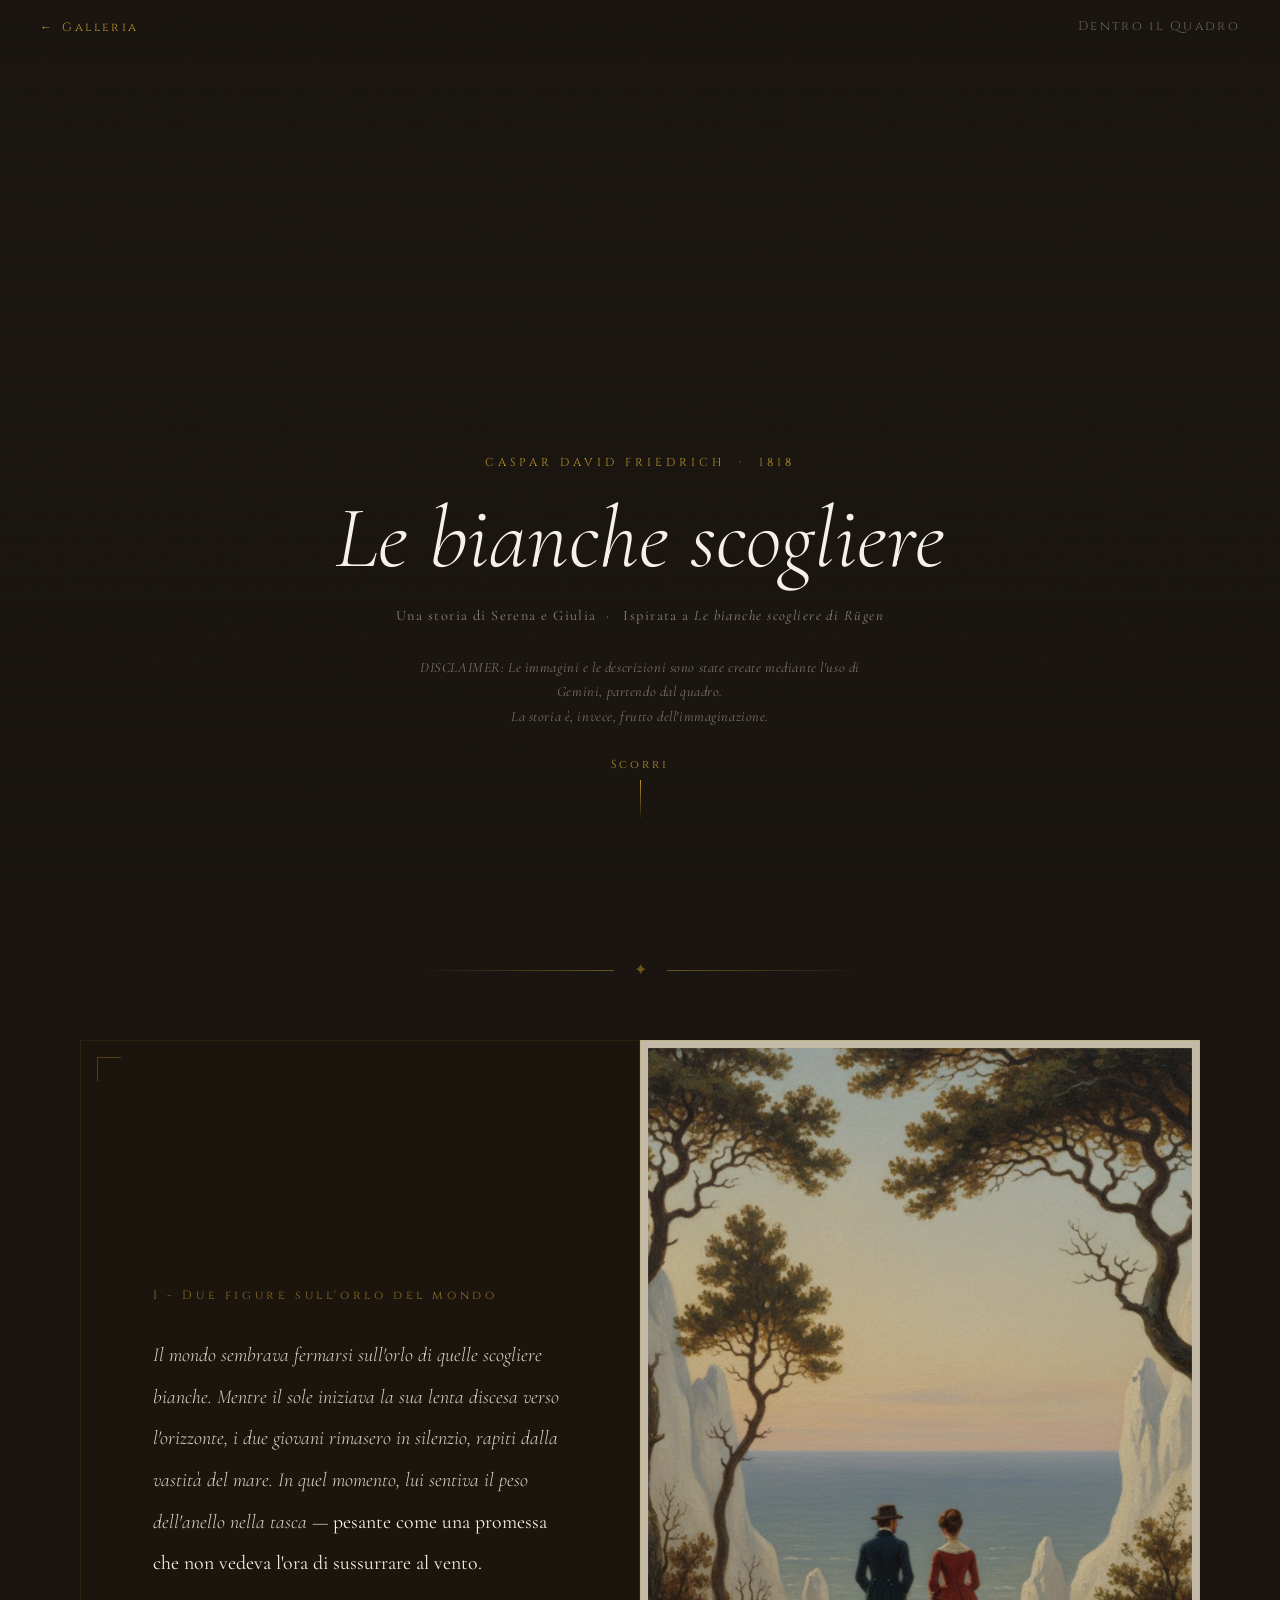
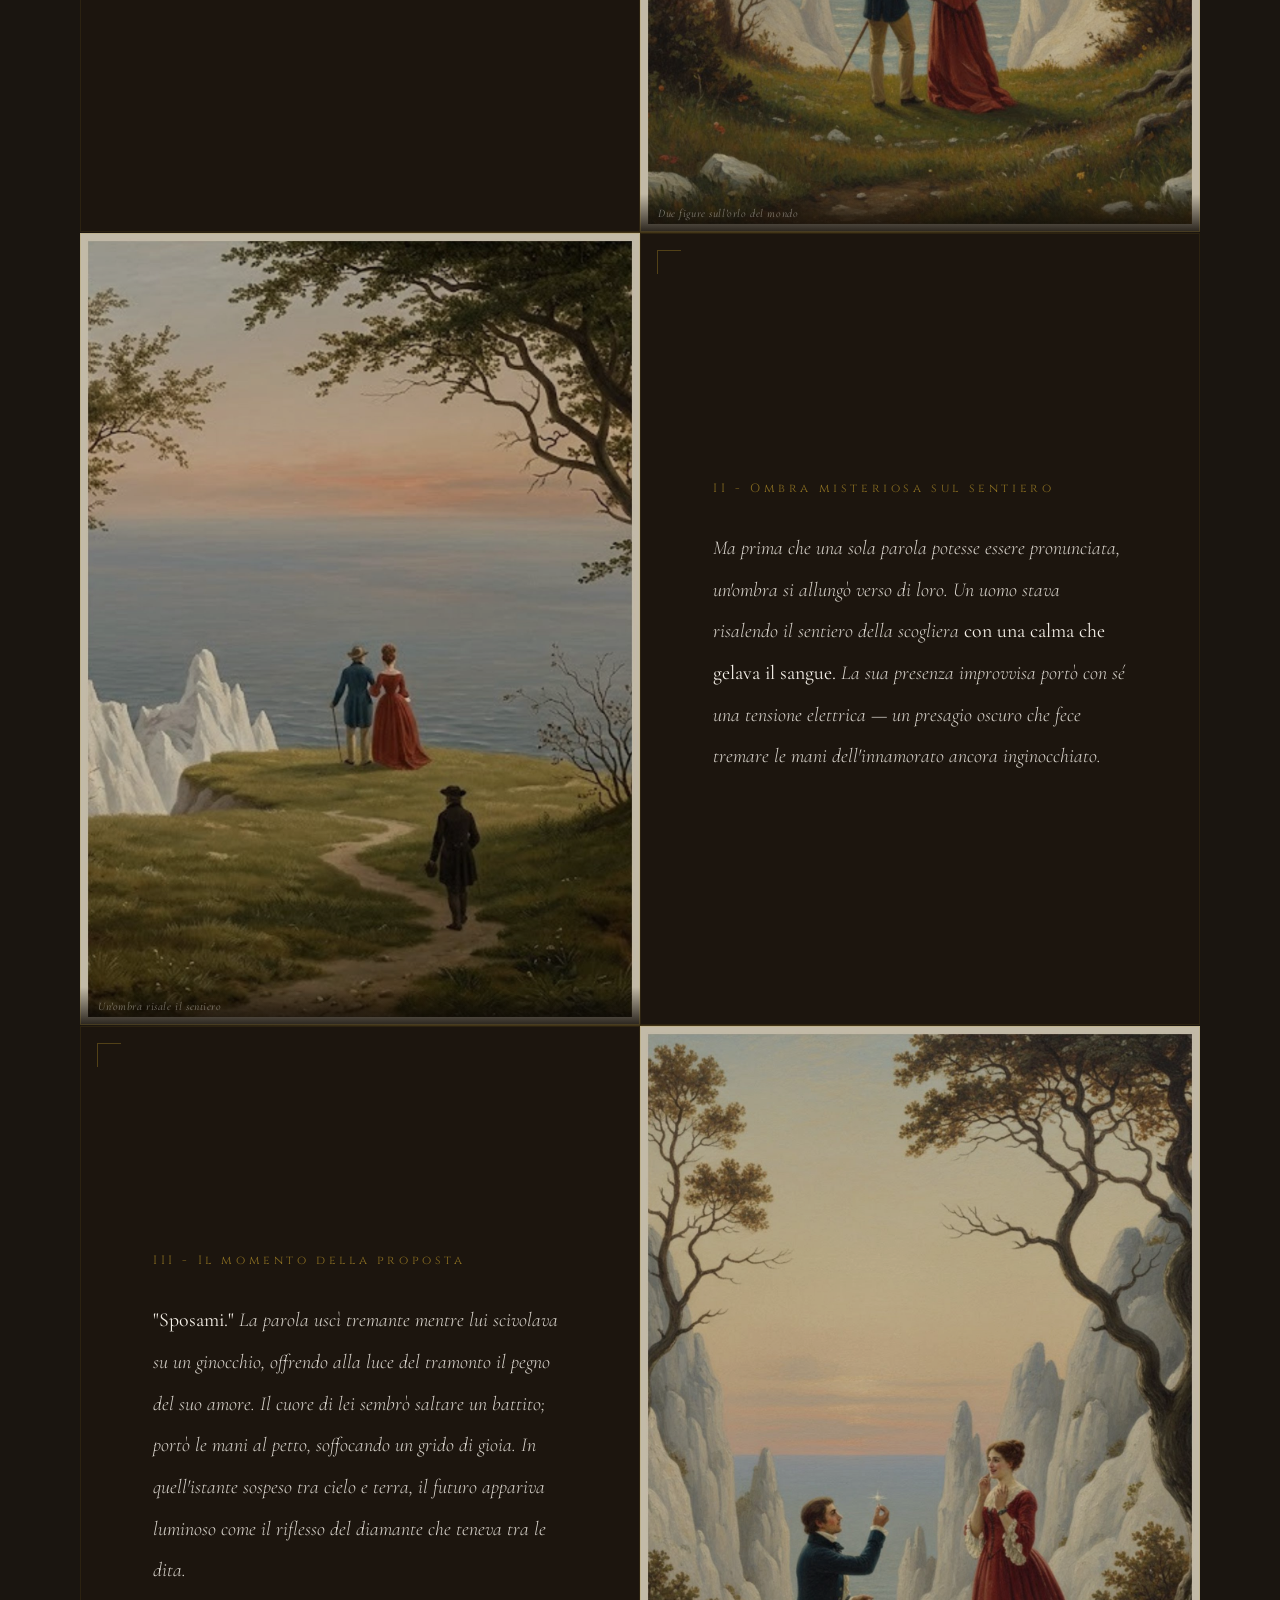
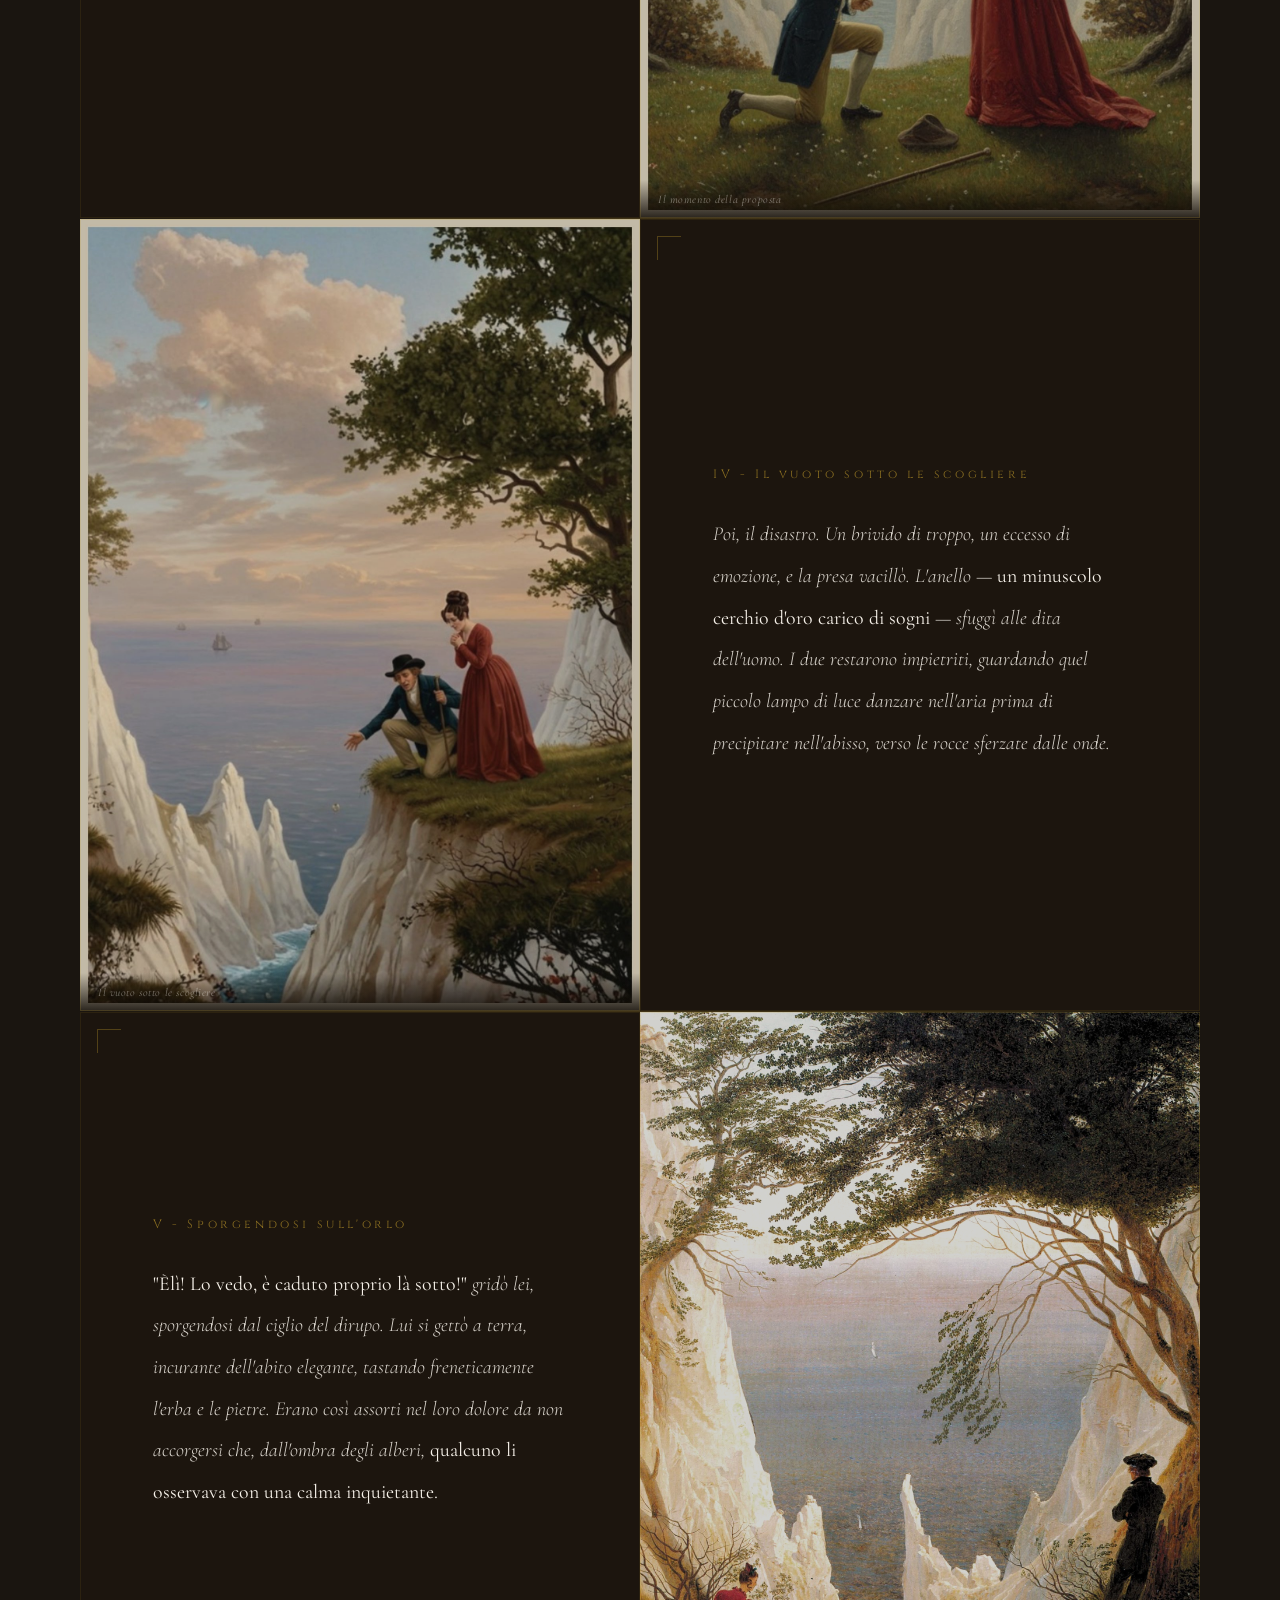
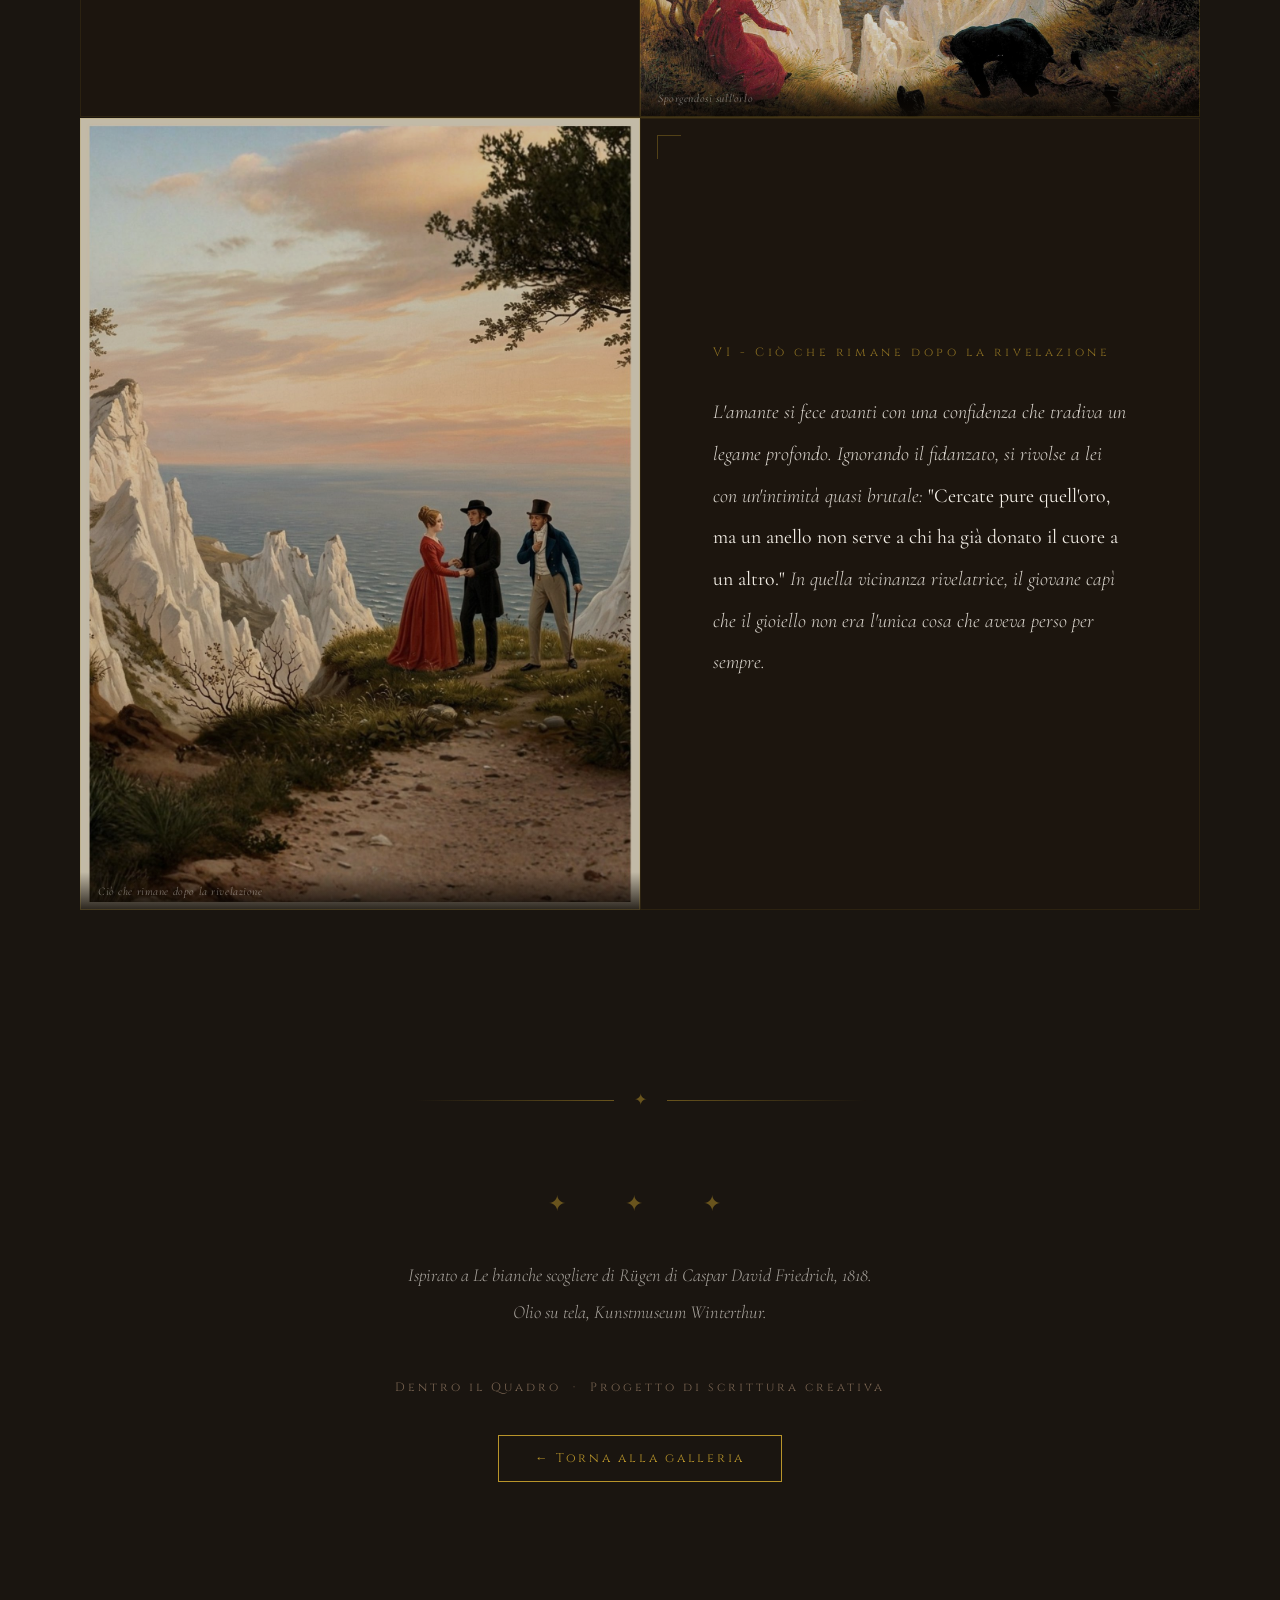
==== friedrich.html @ 3bf140ac "Update friedrich.html" ====
<!DOCTYPE html>
<html lang="it">
<head>
<meta charset="UTF-8">
<meta name="viewport" content="width=device-width, initial-scale=1.0">
<title>Le bianche scogliere — Dentro il Quadro</title>
<link rel="preconnect" href="https://fonts.googleapis.com">
<link href="https://fonts.googleapis.com/css2?family=Cormorant+Garamond:ital,wght@0,300;0,400;0,600;1,300;1,400;1,600&family=Cinzel:wght@400;600&display=swap" rel="stylesheet">
<link rel="stylesheet" href="single.css">
<style>
  .hero-disclaimer {
    font-size: 0.90rem;
    font-style: italic;
    color: rgba(245,240,232,0.42);
    letter-spacing: 0.04em;
    line-height: 1.7;
    margin-bottom: 28px;
    max-width: 480px;
    margin-left: auto;
    margin-right: auto;
  }
</style>
</head>
<body>

<nav>
  <a class="back-link" href="index.html">Galleria</a>
  <span class="nav-title">Dentro il Quadro</span>
</nav>

<!-- HERO -->
<section class="hero">
  <div class="hero-bg"></div>
  <div class="hero-vignette"></div>
  <div class="hero-content">
    <div class="hero-eyebrow">Caspar David Friedrich &nbsp;·&nbsp; 1818</div>
    <h1 class="hero-title">Le bianche scogliere</h1>
    <p class="hero-meta">Una storia di Serena e Giulia&nbsp;&nbsp;·&nbsp;&nbsp; Ispirata a <em>Le bianche scogliere di Rügen</em></p>
    <p></p>
    <p class="hero-disclaimer">DISCLAIMER: Le immagini e le descrizioni sono state create mediante l'uso di Gemini, partendo dal quadro.<br>La storia è, invece, frutto dell'immaginazione.</p>
    
    <div class="scroll-hint">Scorri</div>
  </div>
</section>

<!-- STORY -->
<div class="divider">✦</div>

<section class="story">

  <!-- SCENA 1: testo sx, immagine dx -->
  <div class="scene">
    <div class="scene-text">
      <div class="scene-number">I - Due figure sull'orlo del mondo</div>
      <p class="scene-prose">
        Il mondo sembrava fermarsi sull'orlo di quelle scogliere bianche.
        Mentre il sole iniziava la sua lenta discesa verso l'orizzonte,
        i due giovani rimasero in silenzio, rapiti dalla vastità del mare.
        In quel momento, lui sentiva il peso dell'anello nella tasca —
        <em>pesante come una promessa che non vedeva l'ora di sussurrare al vento.</em>
      </p>
    </div>
    <div class="scene-image">
      <img src="imgs/scogliere_1.png"
           alt="Coppia alle scogliere al tramonto">
      <div class="img-caption">Due figure sull'orlo del mondo</div>
    </div>
  </div>
  <div class="scene-sep"></div>

  <!-- SCENA 2: immagine sx, testo dx -->
  <div class="scene">
    <div class="scene-image">
      <img src="imgs/scogliere_2.jpg"
           alt="Ombra misteriosa sul sentiero">
      <div class="img-caption">Un'ombra risale il sentiero</div>
    </div>
    <div class="scene-text">
      <div class="scene-number">II - Ombra misteriosa sul sentiero</div>
      <p class="scene-prose">
        Ma prima che una sola parola potesse essere pronunciata,
        un'ombra si allungò verso di loro.
        Un uomo stava risalendo il sentiero della scogliera
        <em>con una calma che gelava il sangue.</em>
        La sua presenza improvvisa portò con sé una tensione elettrica —
        un presagio oscuro che fece tremare le mani dell'innamorato
        ancora inginocchiato.
      </p>
    </div>
  </div>
  <div class="scene-sep"></div>

  <!-- SCENA 3: testo sx, immagine dx -->
  <div class="scene">
    <div class="scene-text">
      <div class="scene-number">III - Il momento della proposta</div>
      <p class="scene-prose">
        <em>"Sposami."</em>
        La parola uscì tremante mentre lui scivolava su un ginocchio,
        offrendo alla luce del tramonto il pegno del suo amore.
        Il cuore di lei sembrò saltare un battito; portò le mani al petto,
        soffocando un grido di gioia.
        In quell'istante sospeso tra cielo e terra,
        il futuro appariva luminoso come il riflesso del diamante
        che teneva tra le dita.
      </p>
    </div>
    <div class="scene-image">
      <img src="imgs/scogliere_3.jpg"
           alt="La proposta di matrimonio">
      <div class="img-caption">Il momento della proposta</div>
    </div>
  </div>
  <div class="scene-sep"></div>

  <!-- SCENA 4: immagine sx, testo dx -->
  <div class="scene">
    <div class="scene-image">
      <img src="imgs/scogliere_4.jpg"
           alt="L'anello che cade">
      <div class="img-caption">Il vuoto sotto le scogliere</div>
    </div>
    <div class="scene-text">
      <div class="scene-number">IV - Il vuoto sotto le scogliere</div>
      <p class="scene-prose">
        Poi, il disastro.
        Un brivido di troppo, un eccesso di emozione, e la presa vacillò.
        L'anello — <em>un minuscolo cerchio d'oro carico di sogni</em> —
        sfuggì alle dita dell'uomo.
        I due restarono impietriti, guardando quel piccolo lampo di luce
        danzare nell'aria prima di precipitare nell'abisso,
        verso le rocce sferzate dalle onde.
      </p>
    </div>
  </div>
  <div class="scene-sep"></div>

  <!-- SCENA 5: testo sx, immagine dx -->
  <div class="scene">
    <div class="scene-text">
      <div class="scene-number">V - Sporgendosi sull'orlo</div>
      <p class="scene-prose">
        <em>"Èlì! Lo vedo, è caduto proprio là sotto!"</em>
        gridò lei, sporgendosi dal ciglio del dirupo.
        Lui si gettò a terra, incurante dell'abito elegante,
        tastando freneticamente l'erba e le pietre.
        Erano così assorti nel loro dolore da non accorgersi che,
        dall'ombra degli alberi,
        <em>qualcuno li osservava con una calma inquietante.</em>
      </p>
    </div>
    <div class="scene-image">
      <img src="imgs/le_bianche_scogliere.jpg"
           alt="La donna si sporge sull'abisso">
      <div class="img-caption">Sporgendosi sull'orlo</div>
    </div>
  </div>
  <div class="scene-sep"></div>

  <!-- SCENA 6: immagine sx, testo dx -->
  <div class="scene">
    <div class="scene-image">
      <img src="imgs/scogliere_6.jpg"
           alt="Il finale amaro">
      <div class="img-caption">Ciò che rimane dopo la rivelazione</div>
    </div>
    <div class="scene-text">
      <div class="scene-number">VI - Ciò che rimane dopo la rivelazione</div>
      <p class="scene-prose">
        L'amante si fece avanti con una confidenza che tradiva un legame profondo.
        Ignorando il fidanzato, si rivolse a lei con un'intimità quasi brutale:
        <em>"Cercate pure quell'oro, ma un anello non serve a chi ha già donato il cuore a un altro."</em>
        In quella vicinanza rivelatrice,
        il giovane capì che il gioiello
        non era l'unica cosa che aveva perso per sempre.
      </p>
    </div>
  </div>

</section>

<!-- EPILOGUE -->
<div class="divider">✦</div>
<section class="epilogue">
  <div class="epilogue-ornament">✦ &nbsp; ✦ &nbsp; ✦</div>
  <p class="epilogue-text">
    Ispirato a <em>Le bianche scogliere di Rügen</em> di Caspar David Friedrich, 1818.<br>
    Olio su tela, Kunstmuseum Winterthur.
  </p>
  <p class="epilogue-note">Dentro il Quadro &nbsp;·&nbsp; Progetto di scrittura creativa</p>
  <a class="back-btn" href="index.html">← Torna alla galleria</a>
</section>

<!-- LIGHTBOX -->
<div class="lightbox" id="lightbox" role="dialog" aria-modal="true">
  <button class="lightbox-close" id="lightbox-close" aria-label="Chiudi">✕</button>
  <div class="lightbox-inner">
    <img class="lightbox-img" id="lightbox-img" src="" alt="">
    <div class="lightbox-caption" id="lightbox-caption"></div>
  </div>
</div>

<script>
  // Scroll reveal
  const scenes = document.querySelectorAll('.scene');
  const observer = new IntersectionObserver(entries => {
    entries.forEach(e => {
      if (e.isIntersecting) {
        e.target.classList.add('visible');
        observer.unobserve(e.target);
      }
    });
  }, { threshold: 0.12 });
  scenes.forEach(s => observer.observe(s));

  // Lightbox
  const lb      = document.getElementById('lightbox');
  const lbImg   = document.getElementById('lightbox-img');
  const lbCap   = document.getElementById('lightbox-caption');
  const lbClose = document.getElementById('lightbox-close');

  document.querySelectorAll('.scene-image').forEach(container => {
    container.addEventListener('click', () => {
      const img = container.querySelector('img');
      const cap = container.querySelector('.img-caption');
      // Use highest-res Wikimedia URL by bumping to 1200px
      lbImg.src = img.src.replace(/\/\d+px-/, '/1200px-');
      lbImg.alt = img.alt;
      lbCap.textContent = cap ? cap.textContent : '';
      lb.classList.add('open');
      document.body.style.overflow = 'hidden';
    });
  });

  function closeLightbox() {
    lb.classList.remove('open');
    document.body.style.overflow = '';
  }

  lbClose.addEventListener('click', closeLightbox);
  lb.addEventListener('click', e => { if (e.target === lb) closeLightbox(); });
  document.addEventListener('keydown', e => { if (e.key === 'Escape') closeLightbox(); });
</script>
</body>
</html>
---- single.css ----
*, *::before, *::after { box-sizing: border-box; margin: 0; padding: 0; }

  :root {
    --cream: #f5f0e8;
    --parchment: #ede4d0;
    --gold: #b8942a;
    --gold-light: #d4aa3a;
    --dark: #1a1510;
    --brown: #3d2b1f;
    --text: #2c1f14;
    --muted: #7a6552;
  }

  html { scroll-behavior: smooth; }

  body {
    background-color: var(--dark);
    color: var(--cream);
    font-family: 'Cormorant Garamond', Georgia, serif;
    min-height: 100vh;
    overflow-x: hidden;
  }

  body::before {
    content: '';
    position: fixed;
    inset: 0;
    background-image: url("data:image/svg+xml,%3Csvg xmlns='http://www.w3.org/2000/svg' width='300' height='300'%3E%3Cfilter id='n'%3E%3CfeTurbulence type='fractalNoise' baseFrequency='0.65' numOctaves='3' stitchTiles='stitch'/%3E%3C/filter%3E%3Crect width='300' height='300' filter='url(%23n)' opacity='0.04'/%3E%3C/svg%3E");
    pointer-events: none;
    z-index: 0;
    opacity: 0.6;
  }

  /* NAV */
  nav {
    position: fixed;
    top: 0; left: 0; right: 0;
    z-index: 100;
    display: flex;
    align-items: center;
    justify-content: space-between;
    padding: 18px 40px;
    background: linear-gradient(to bottom, rgba(26,21,16,0.97) 0%, rgba(26,21,16,0.0) 100%);
  }

  .back-link {
    text-decoration: none;
    color: var(--gold);
    font-family: 'Cinzel', serif;
    font-size: 0.75rem;
    letter-spacing: 0.2em;
    display: flex;
    align-items: center;
    gap: 8px;
    transition: color 0.3s;
  }
  .back-link:hover { color: var(--gold-light); }
  .back-link::before { content: '←'; }

  .nav-title {
    font-family: 'Cinzel', serif;
    font-size: 0.8rem;
    letter-spacing: 0.18em;
    color: rgba(245,240,232,0.35);
  }

  /* HERO */
  .hero {
    position: relative;
    z-index: 1;
    height: 100vh;
    min-height: 600px;
    display: flex;
    flex-direction: column;
    align-items: center;
    justify-content: flex-end;
    padding-bottom: 80px;
    overflow: hidden;
  }

  .hero-bg {
    position: absolute;
    inset: 0;
    background-image: url('https://upload.wikimedia.org/wikipedia/commons/thumb/a/a5/Caspar_David_Friedrich_-_Chalk_Cliffs_on_R%C3%BCgen_-_Google_Art_Project.jpg/800px-Caspar_David_Friedrich_-_Chalk_Cliffs_on_R%C3%BCgen_-_Google_Art_Project.jpg');
    background-size: cover;
    background-position: center 30%;
    filter: brightness(0.45) sepia(20%);
    transform: scale(1.04);
    animation: slowZoom 20s ease-in-out infinite alternate;
  }

  @keyframes slowZoom {
    from { transform: scale(1.04); }
    to   { transform: scale(1.10); }
  }

  .hero-vignette {
    position: absolute;
    inset: 0;
    background: linear-gradient(to bottom, rgba(26,21,16,0.5) 0%, transparent 40%, rgba(26,21,16,0.85) 85%, var(--dark) 100%);
  }

  .hero-content {
    position: relative;
    z-index: 2;
    text-align: center;
    max-width: 700px;
    padding: 0 32px;
    animation: fadeUp 1.2s ease both;
  }

  .hero-eyebrow {
    font-family: 'Cinzel', serif;
    font-size: 0.72rem;
    letter-spacing: 0.35em;
    color: var(--gold);
    margin-bottom: 20px;
    text-transform: uppercase;
  }

  .hero-title {
    font-size: clamp(2.8rem, 8vw, 5.5rem);
    font-weight: 300;
    font-style: italic;
    line-height: 1.1;
    margin-bottom: 20px;
    color: var(--cream);
  }

  .hero-meta {
    font-size: 0.9rem;
    color: rgba(245,240,232,0.5);
    letter-spacing: 0.1em;
    margin-bottom: 32px;
  }

  .scroll-hint {
    display: flex;
    flex-direction: column;
    align-items: center;
    gap: 8px;
    color: var(--gold);
    font-size: 0.72rem;
    letter-spacing: 0.25em;
    font-family: 'Cinzel', serif;
    animation: pulse 2.5s ease infinite;
  }

  .scroll-hint::after {
    content: '';
    width: 1px;
    height: 40px;
    background: linear-gradient(to bottom, var(--gold), transparent);
    animation: drip 2.5s ease infinite;
  }

  @keyframes pulse { 0%,100%{opacity:0.6} 50%{opacity:1} }
  @keyframes drip  { 0%,100%{transform:scaleY(0.5) translateY(-10px); opacity:0} 50%{transform:scaleY(1) translateY(0); opacity:1} }

  /* DIVIDER */
  .divider {
    position: relative;
    z-index: 1;
    display: flex;
    align-items: center;
    justify-content: center;
    gap: 20px;
    padding: 60px 40px 0;
    color: var(--gold);
    font-size: 1rem;
    opacity: 0.5;
  }
  .divider::before, .divider::after {
    content: '';
    flex: 1;
    max-width: 200px;
    height: 1px;
    background: linear-gradient(90deg, transparent, var(--gold));
  }
  .divider::after { background: linear-gradient(90deg, var(--gold), transparent); }

  /* STORY SECTIONS */
  .story {
    position: relative;
    z-index: 1;
    max-width: 1200px;
    margin: 0 auto;
    padding: 60px 40px 120px;
  }

  .scene {
    display: grid;
    grid-template-columns: 1fr 1fr;
    gap: 0;
    margin-bottom: 0;
    min-height: 640px;
    opacity: 0;
    transform: translateY(30px);
    transition: opacity 0.8s ease, transform 0.8s ease;
  }

  .scene.visible {
    opacity: 1;
    transform: translateY(0);
  }

  /* Alternating: odd = text left / img right, even = img left / text right */
  .scene:nth-child(odd)  { direction: ltr; }
  .scene:nth-child(even) { direction: rtl; }
  .scene:nth-child(even) > * { direction: ltr; }

  .scene-text {
    display: flex;
    flex-direction: column;
    justify-content: center;
    padding: 80px 72px;
    background: rgba(30,22,14,0.6);
    border: 1px solid rgba(184,148,42,0.1);
    position: relative;
  }

  /* Corner accent on text panels */
  .scene-text::before {
    content: '';
    position: absolute;
    top: 16px; left: 16px;
    width: 24px; height: 24px;
    border-top: 1px solid var(--gold);
    border-left: 1px solid var(--gold);
    opacity: 0.35;
  }

  .scene-number {
    font-family: 'Cinzel', serif;
    font-size: 0.75rem;
    letter-spacing: 0.3em;
    color: var(--gold);
    margin-bottom: 32px;
    opacity: 0.7;
  }

  .scene-prose {
    font-size: clamp(1.2rem, 1.55vw, 1.45rem);
    line-height: 2.1;
    font-weight: 300;
    color: rgba(245,240,232,0.88);
    font-style: italic;
  }

  .scene-prose em {
    font-style: normal;
    color: var(--cream);
    font-weight: 400;
  }

  .scene-image {
    position: relative;
    overflow: hidden;
    min-height: 580px;
    cursor: zoom-in;
  }

  .scene-image img {
    width: 100%;
    height: 100%;
    object-fit: cover;
    display: block;
    filter: sepia(10%) brightness(0.82);
    transition: filter 0.5s, transform 0.6s;
  }

  .scene:hover .scene-image img {
    filter: sepia(5%) brightness(0.92);
    transform: scale(1.03);
  }

  /* Gold border on images */
  .scene-image::after {
    content: '';
    position: absolute;
    inset: 0;
    border: 1px solid rgba(184,148,42,0.2);
    pointer-events: none;
  }

  /* Caption */
  .img-caption {
    position: absolute;
    bottom: 0; left: 0; right: 0;
    padding: 12px 18px;
    background: linear-gradient(to top, rgba(15,10,5,0.85), transparent);
    font-size: 0.72rem;
    font-style: italic;
    color: rgba(245,240,232,0.45);
    letter-spacing: 0.05em;
  }

  /* Horizontal gold divider between scenes */
  .scene-sep {
    width: 100%;
    height: 1px;
    background: linear-gradient(90deg, transparent 0%, rgba(184,148,42,0.25) 30%, rgba(184,148,42,0.25) 70%, transparent 100%);
    margin: 0;
  }

  /* EPILOGUE */
  .epilogue {
    position: relative;
    z-index: 1;
    text-align: center;
    padding: 80px 40px 120px;
    max-width: 680px;
    margin: 0 auto;
  }

  .epilogue-ornament {
    color: var(--gold);
    font-size: 1.4rem;
    letter-spacing: 0.5em;
    margin-bottom: 40px;
    opacity: 0.5;
  }

  .epilogue-text {
    font-size: 1.15rem;
    font-style: italic;
    line-height: 2;
    color: rgba(245,240,232,0.65);
    font-weight: 300;
    margin-bottom: 48px;
  }

  .epilogue-note {
    font-family: 'Cinzel', serif;
    font-size: 0.75rem;
    letter-spacing: 0.25em;
    color: var(--muted);
    margin-bottom: 40px;
  }

  .back-btn {
    display: inline-block;
    text-decoration: none;
    color: var(--gold);
    border: 1px solid var(--gold);
    padding: 14px 36px;
    font-family: 'Cinzel', serif;
    font-size: 0.78rem;
    letter-spacing: 0.22em;
    transition: background 0.3s, color 0.3s;
  }
  .back-btn:hover { background: var(--gold); color: var(--dark); }

  /* LIGHTBOX */
  .lightbox {
    display: none;
    position: fixed;
    inset: 0;
    z-index: 1000;
    background: rgba(10,7,4,0.96);
    align-items: center;
    justify-content: center;
    padding: 24px;
    animation: fadeIn 0.25s ease;
  }
  .lightbox.open { display: flex; }

  @keyframes fadeIn { from { opacity:0 } to { opacity:1 } }

  .lightbox-inner {
    position: relative;
    max-width: 90vw;
    max-height: 90vh;
    display: flex;
    flex-direction: column;
    align-items: center;
    gap: 16px;
  }

  .lightbox-img {
    max-width: 100%;
    max-height: 82vh;
    object-fit: contain;
    display: block;
    border: 1px solid rgba(184,148,42,0.3);
    box-shadow: 0 0 80px rgba(0,0,0,0.8);
  }

  .lightbox-caption {
    font-style: italic;
    font-size: 0.85rem;
    color: rgba(245,240,232,0.45);
    letter-spacing: 0.08em;
    text-align: center;
  }

  .lightbox-close {
    position: fixed;
    top: 24px; right: 32px;
    background: none;
    border: none;
    color: var(--gold);
    font-size: 2rem;
    cursor: pointer;
    line-height: 1;
    opacity: 0.7;
    transition: opacity 0.2s;
    font-family: 'Cinzel', serif;
  }
  .lightbox-close:hover { opacity: 1; }

  /* zoom hint overlay on image hover */
  .scene-image::before {
    content: '⊕';
    position: absolute;
    top: 50%; left: 50%;
    transform: translate(-50%, -50%);
    font-size: 2.5rem;
    color: rgba(245,240,232,0.8);
    opacity: 0;
    z-index: 2;
    transition: opacity 0.3s;
    pointer-events: none;
    text-shadow: 0 2px 12px rgba(0,0,0,0.6);
  }
  .scene-image:hover::before { opacity: 1; }

  /* ANIMATIONS */
  @keyframes fadeUp {
    from { opacity: 0; transform: translateY(24px); }
    to   { opacity: 1; transform: translateY(0); }
  }

  /* RESPONSIVE */
  @media (max-width: 768px) {
    nav { padding: 16px 20px; }
    .story { padding: 40px 0 80px; }

    .scene {
      grid-template-columns: 1fr;
      grid-template-rows: auto auto;
      min-height: unset;
      direction: ltr; /* annulla il rtl delle scene pari */
    }

    /* su mobile: testo sempre sopra, immagine sempre sotto */
    .scene-text  { order: 1; padding: 40px 32px; }
    .scene-image { order: 2; min-height: 320px; }

    .scene-prose { font-size: 1.05rem; }

    .epilogue { padding: 60px 24px 80px; }
  }
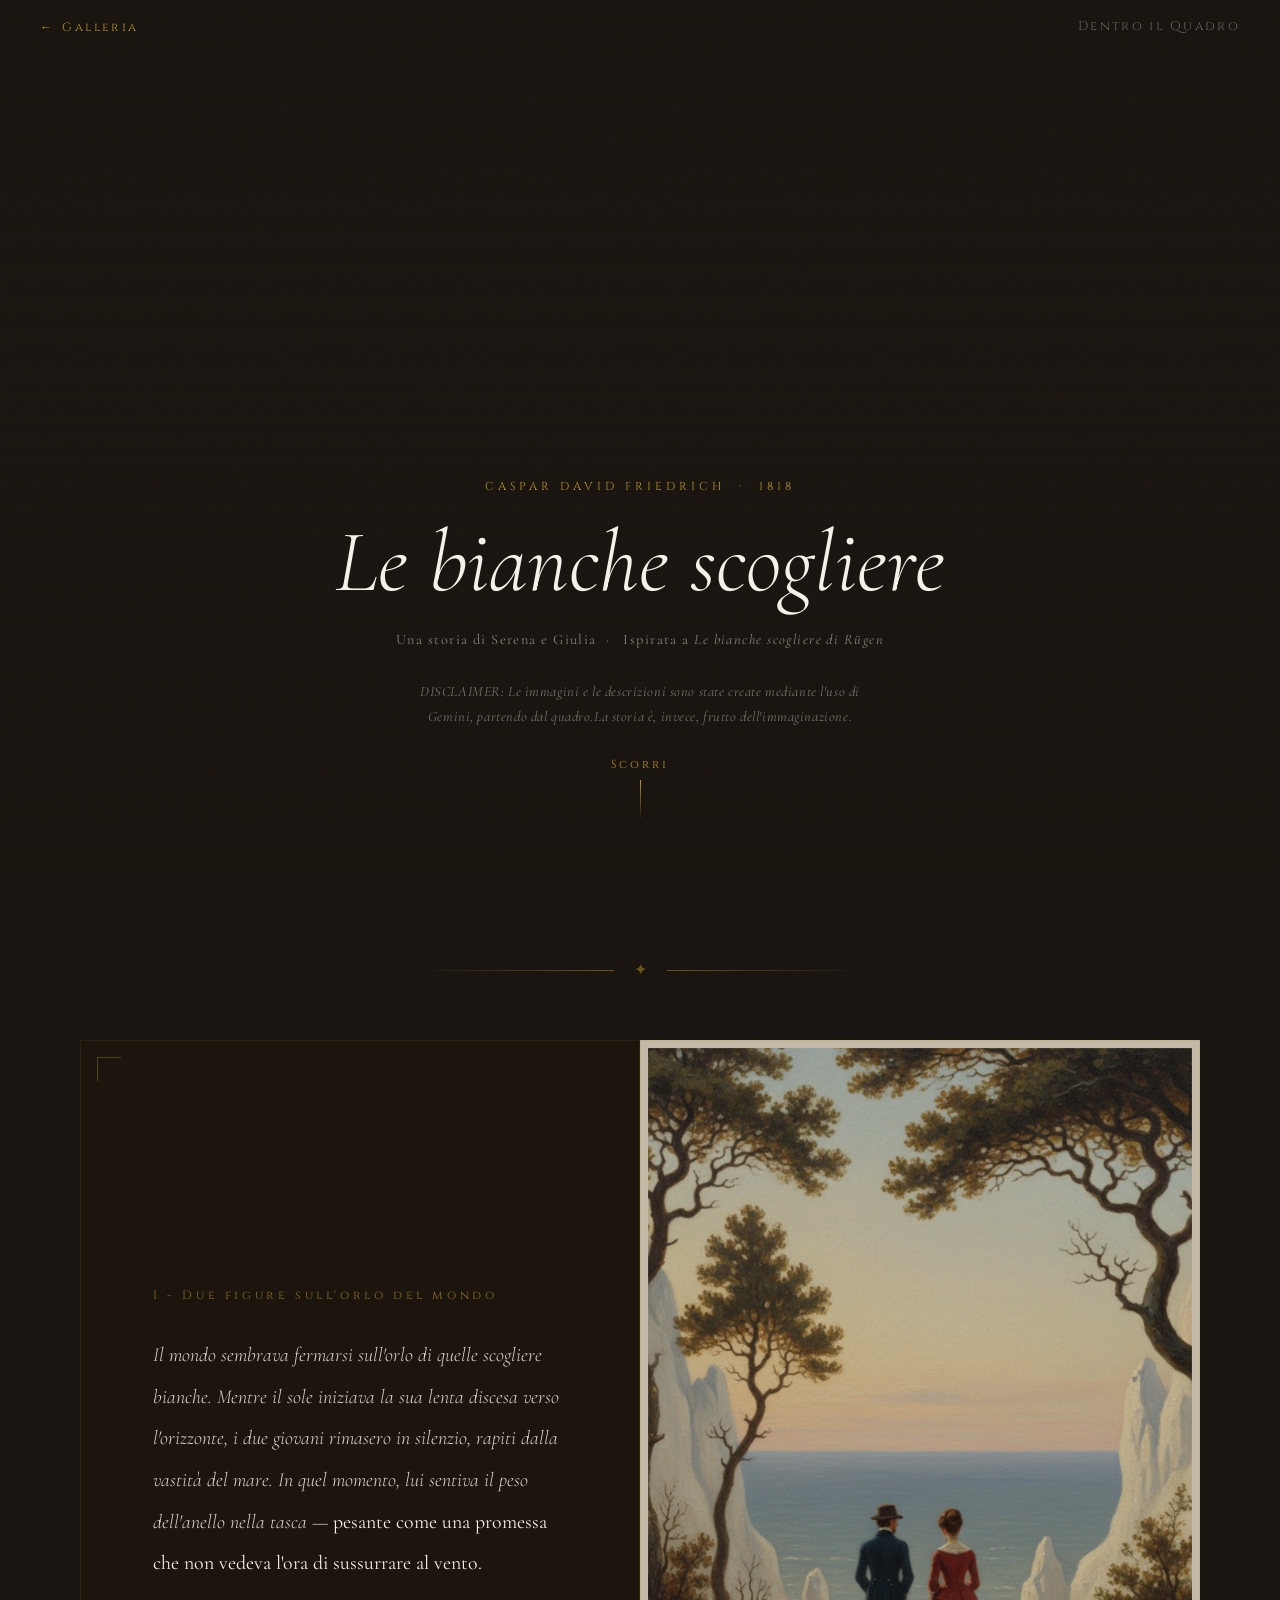
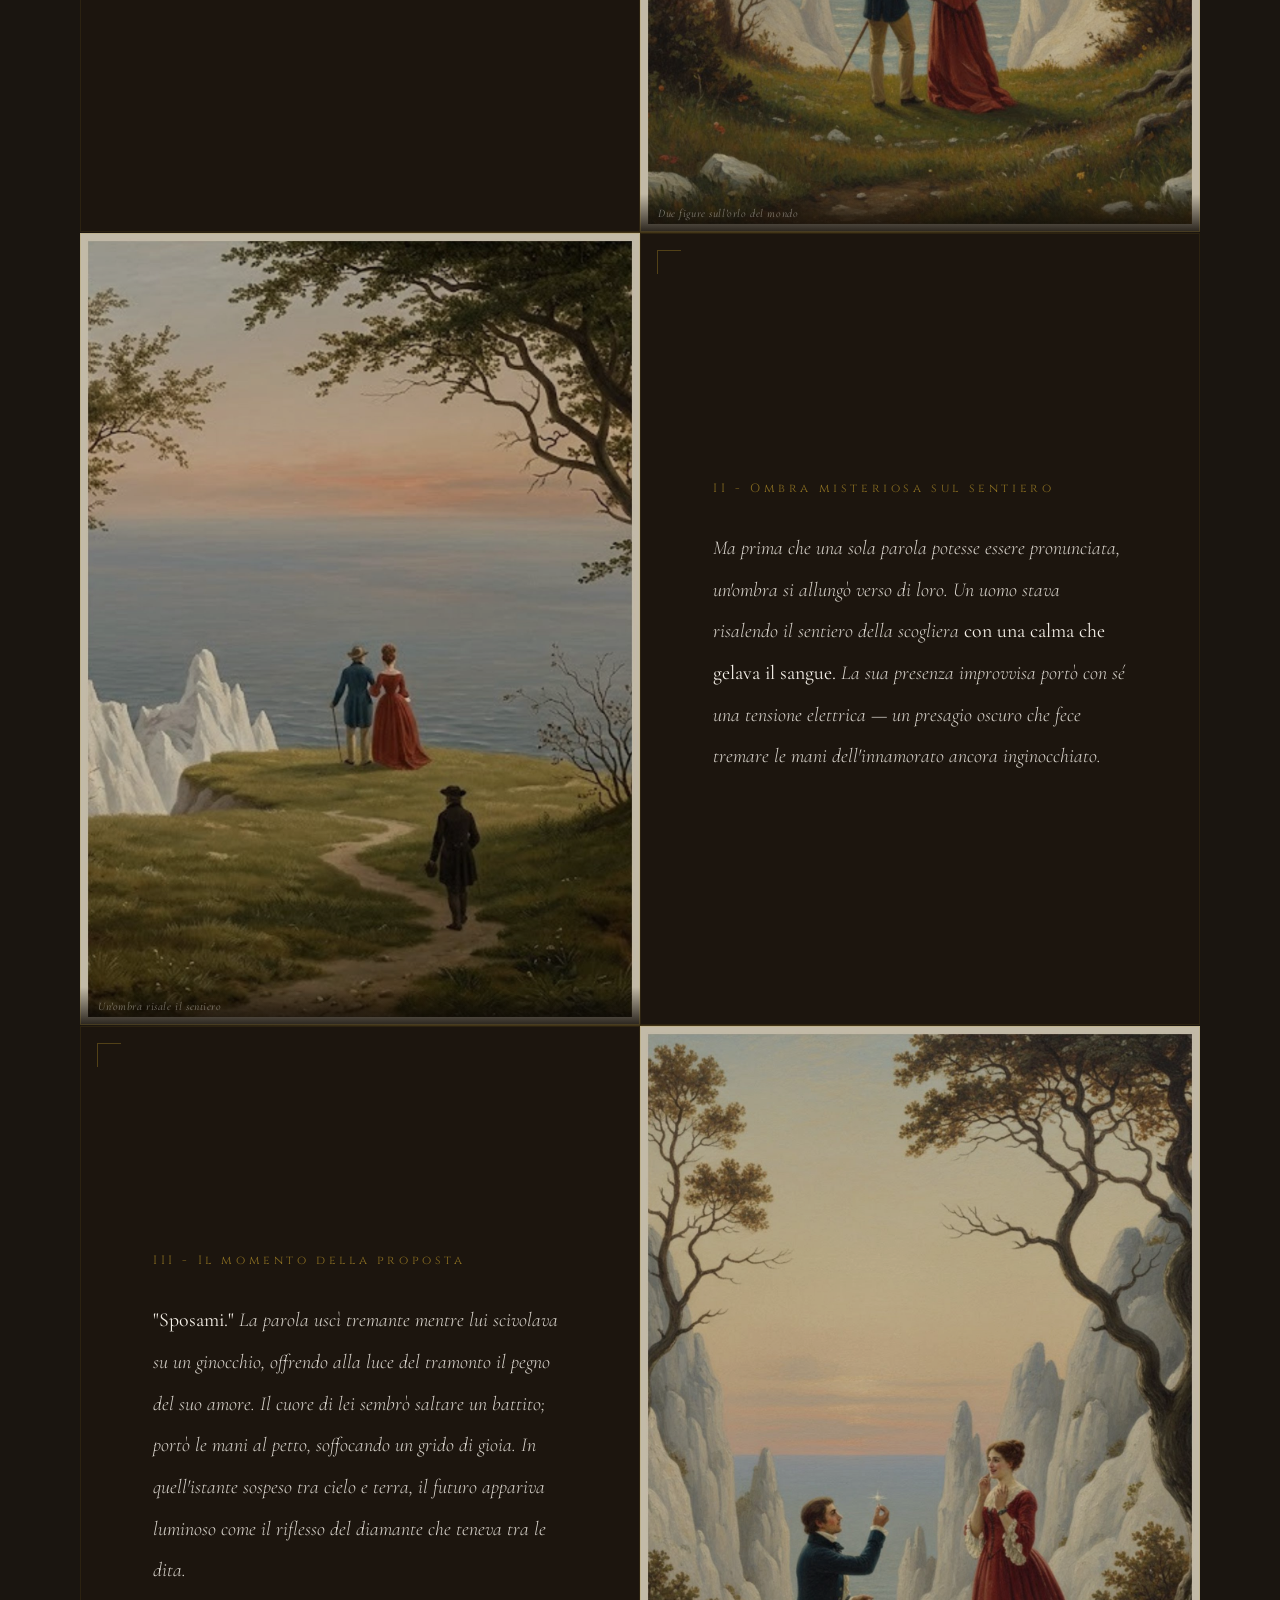
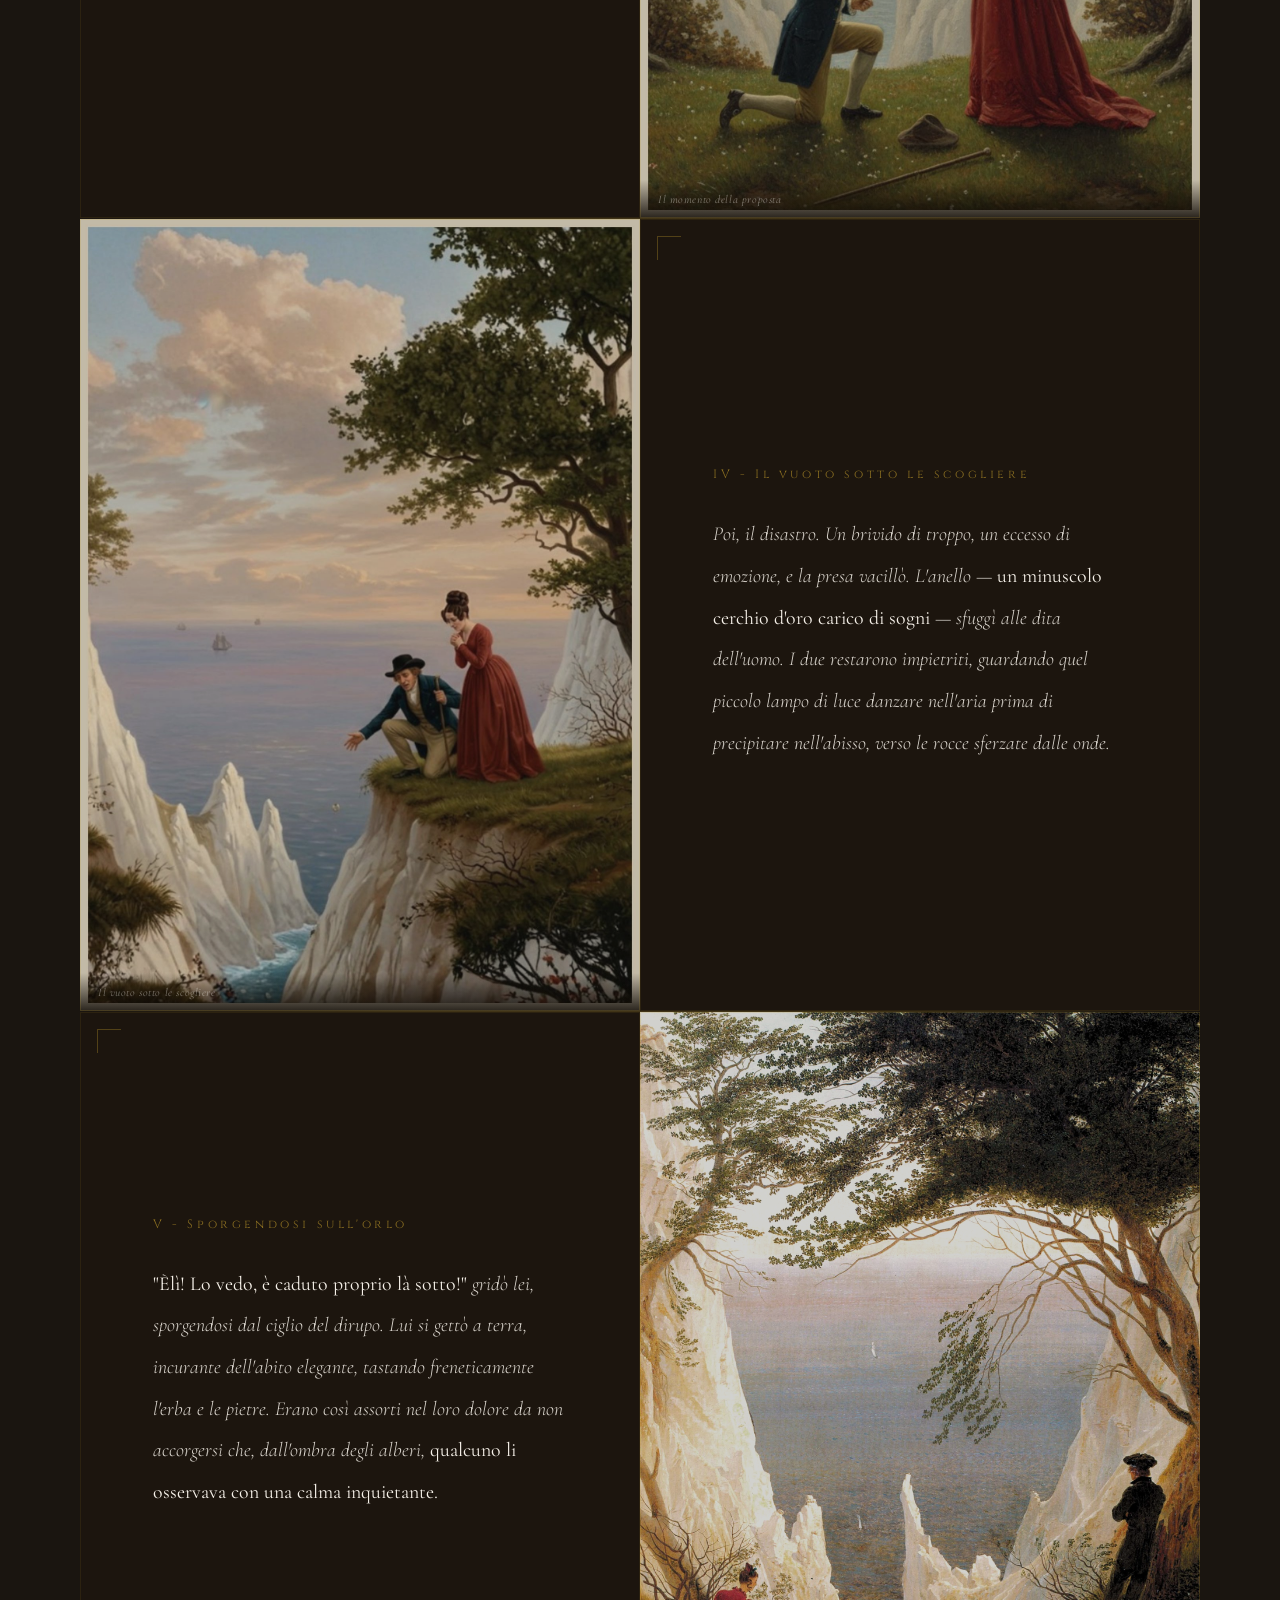
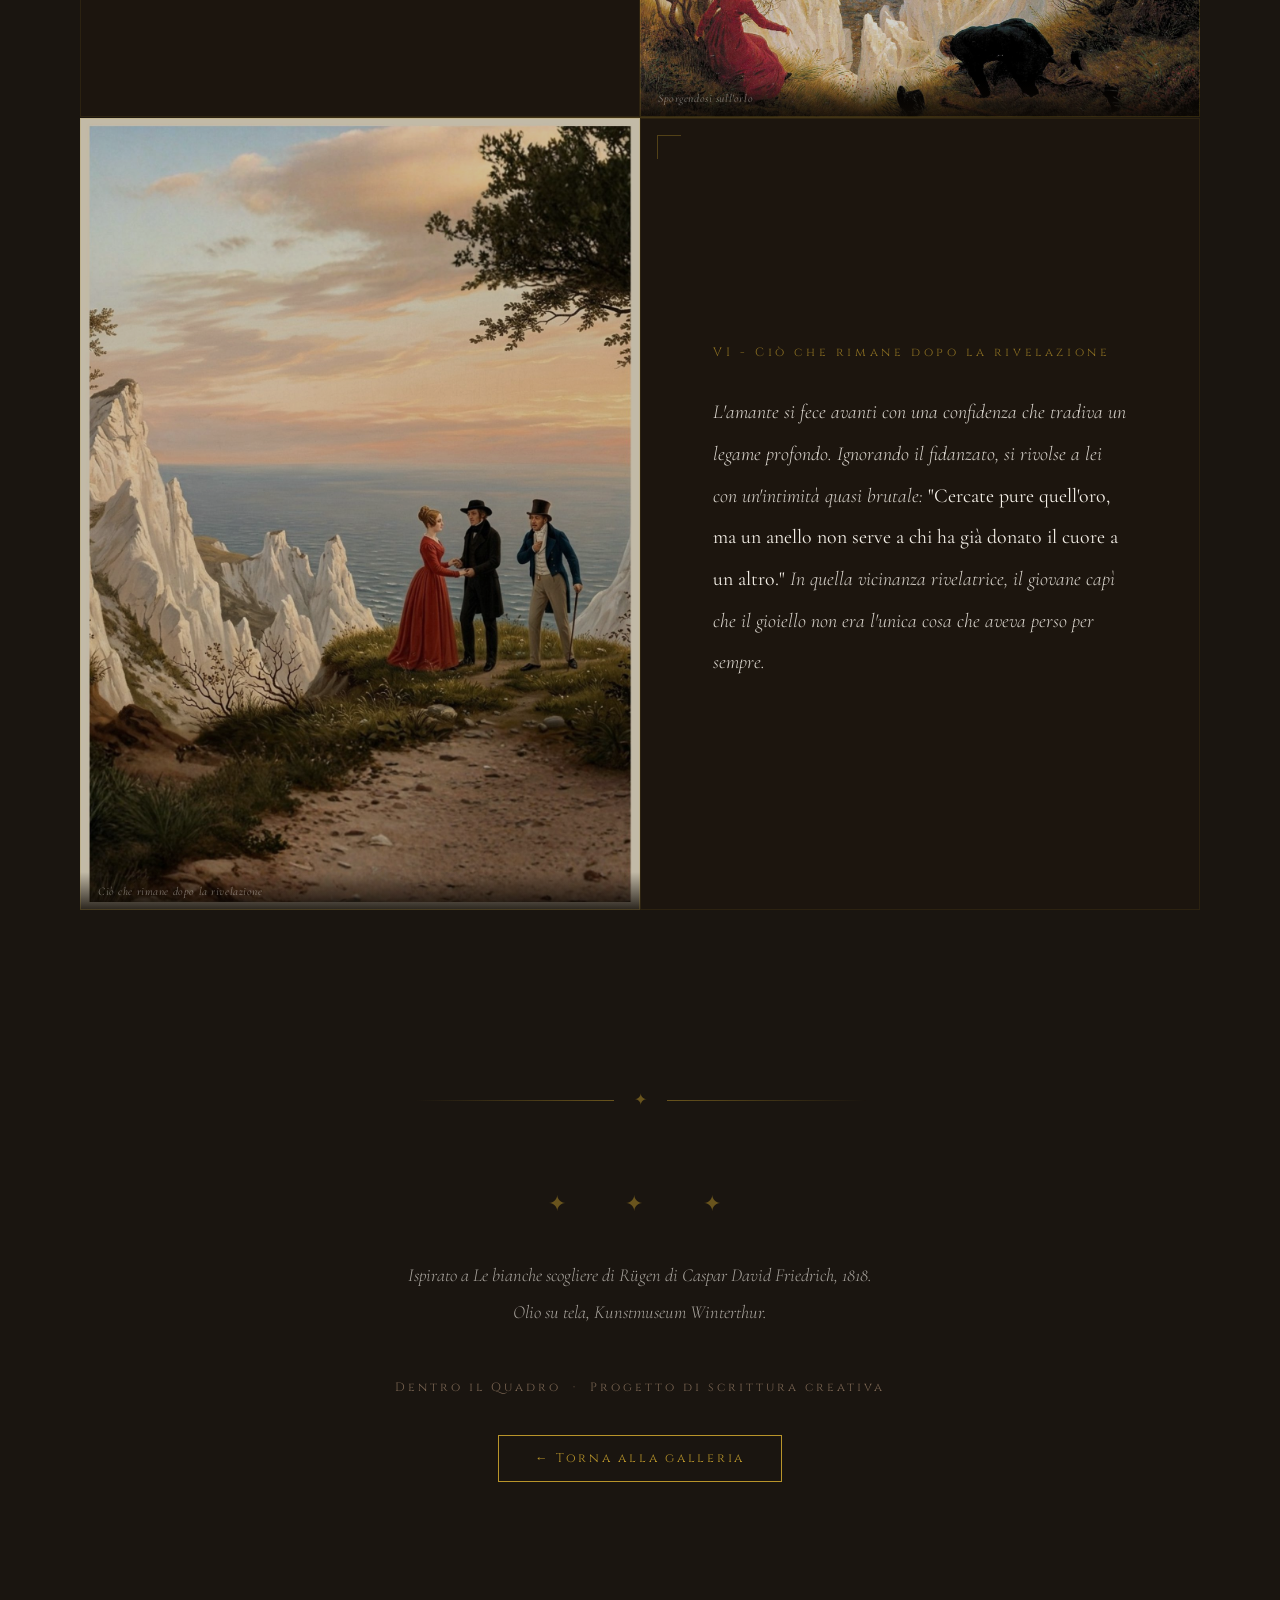
==== commit 85f52bbc: "Update friedrich.html" ====
--- a/friedrich.html
+++ b/friedrich.html
@@ -37,7 +37,7 @@
     <h1 class="hero-title">Le bianche scogliere</h1>
     <p class="hero-meta">Una storia di Serena e Giulia&nbsp;&nbsp;·&nbsp;&nbsp; Ispirata a <em>Le bianche scogliere di Rügen</em></p>
     <p></p>
-    <p class="hero-disclaimer">DISCLAIMER: Le immagini e le descrizioni sono state create mediante l'uso di Gemini, partendo dal quadro.<br>La storia è, invece, frutto dell'immaginazione.</p>
+    <p class="hero-disclaimer">DISCLAIMER: Le immagini e le descrizioni sono state create mediante l'uso di Gemini, partendo dal quadro.La storia è, invece, frutto dell'immaginazione.</p>
     
     <div class="scroll-hint">Scorri</div>
   </div>
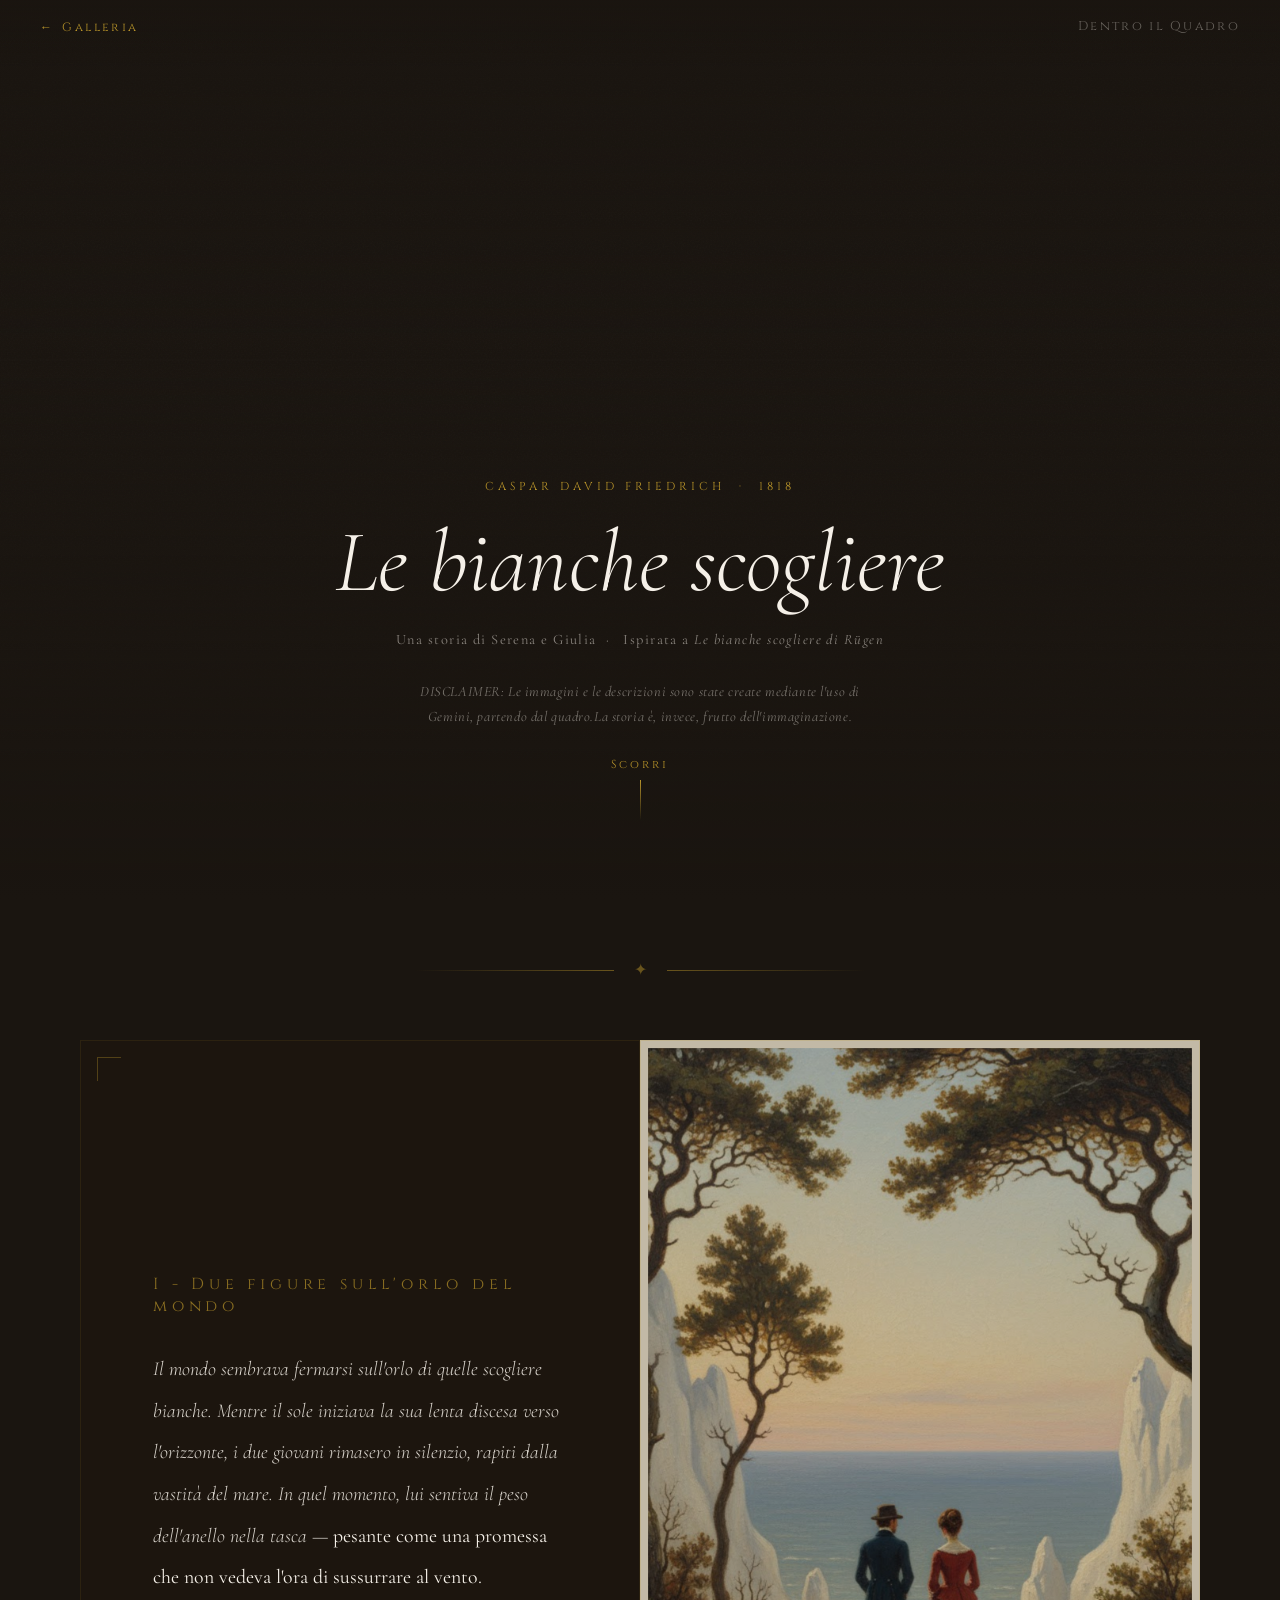
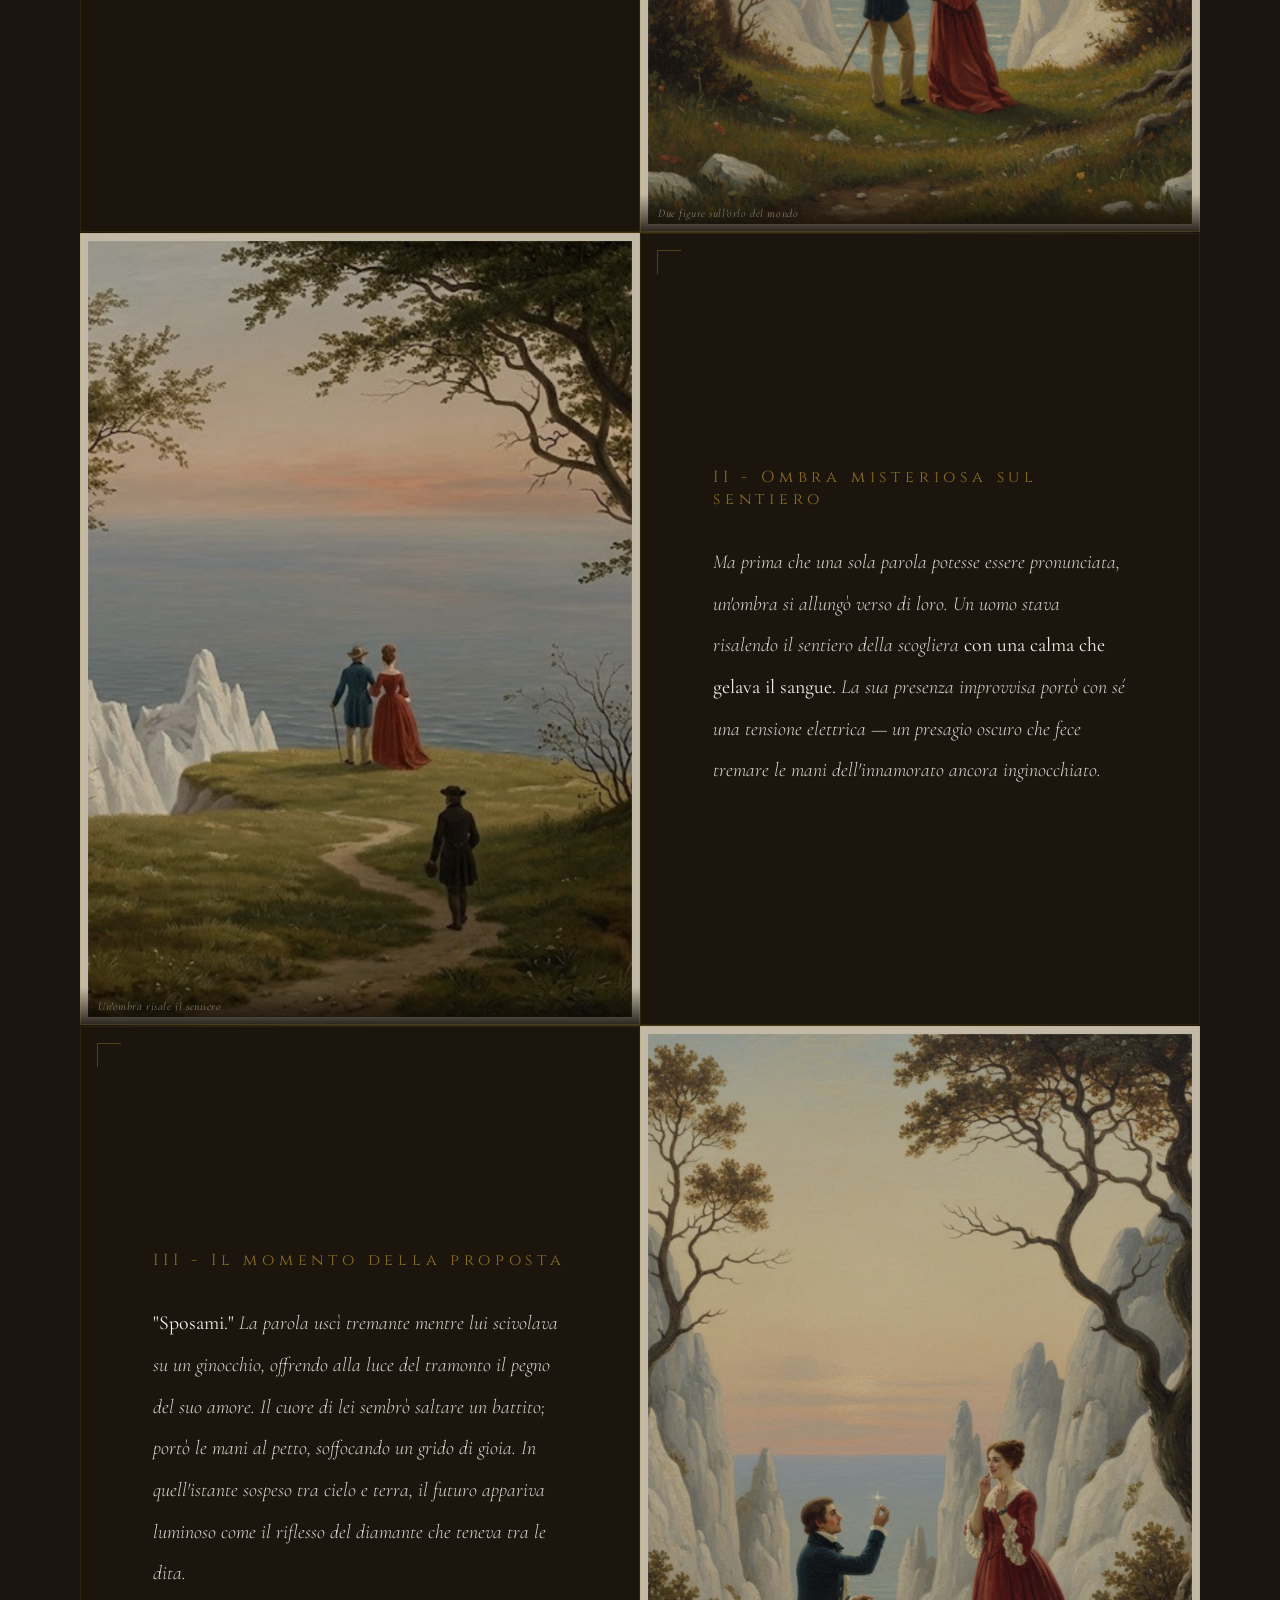
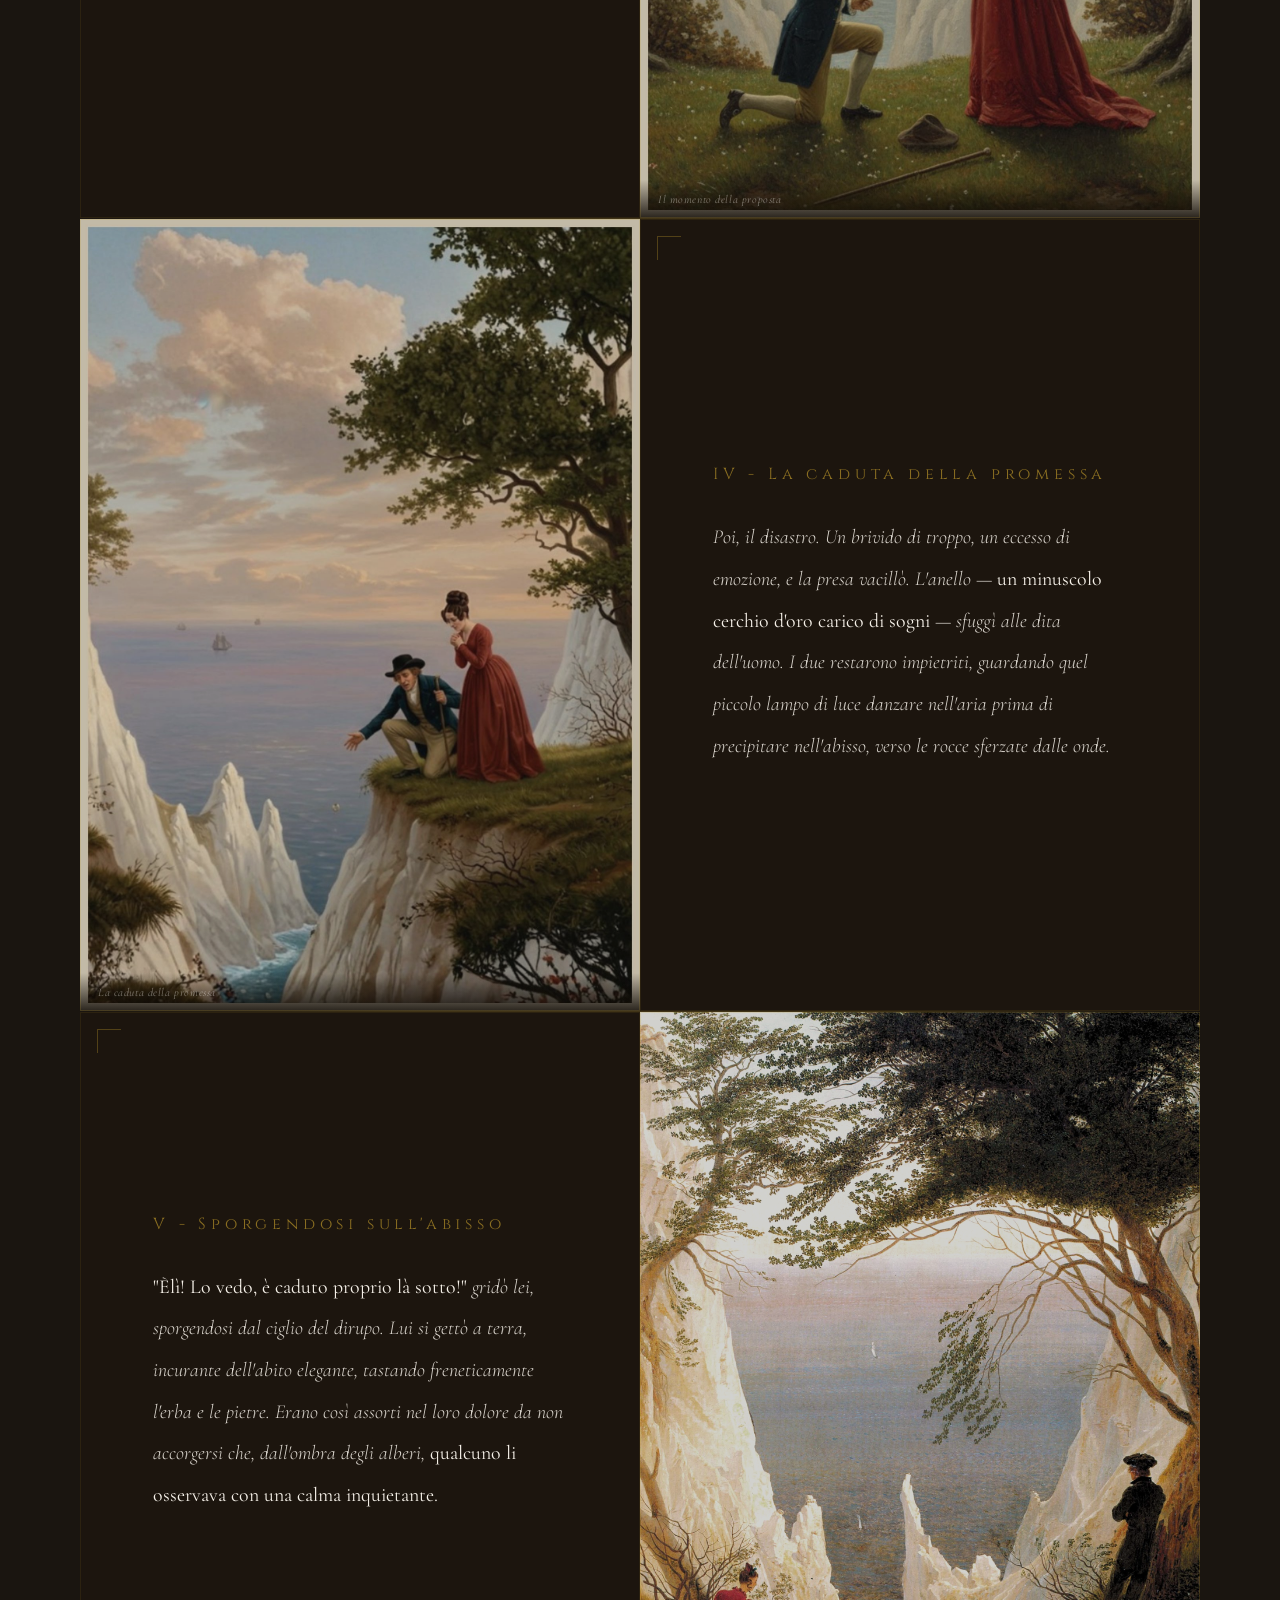
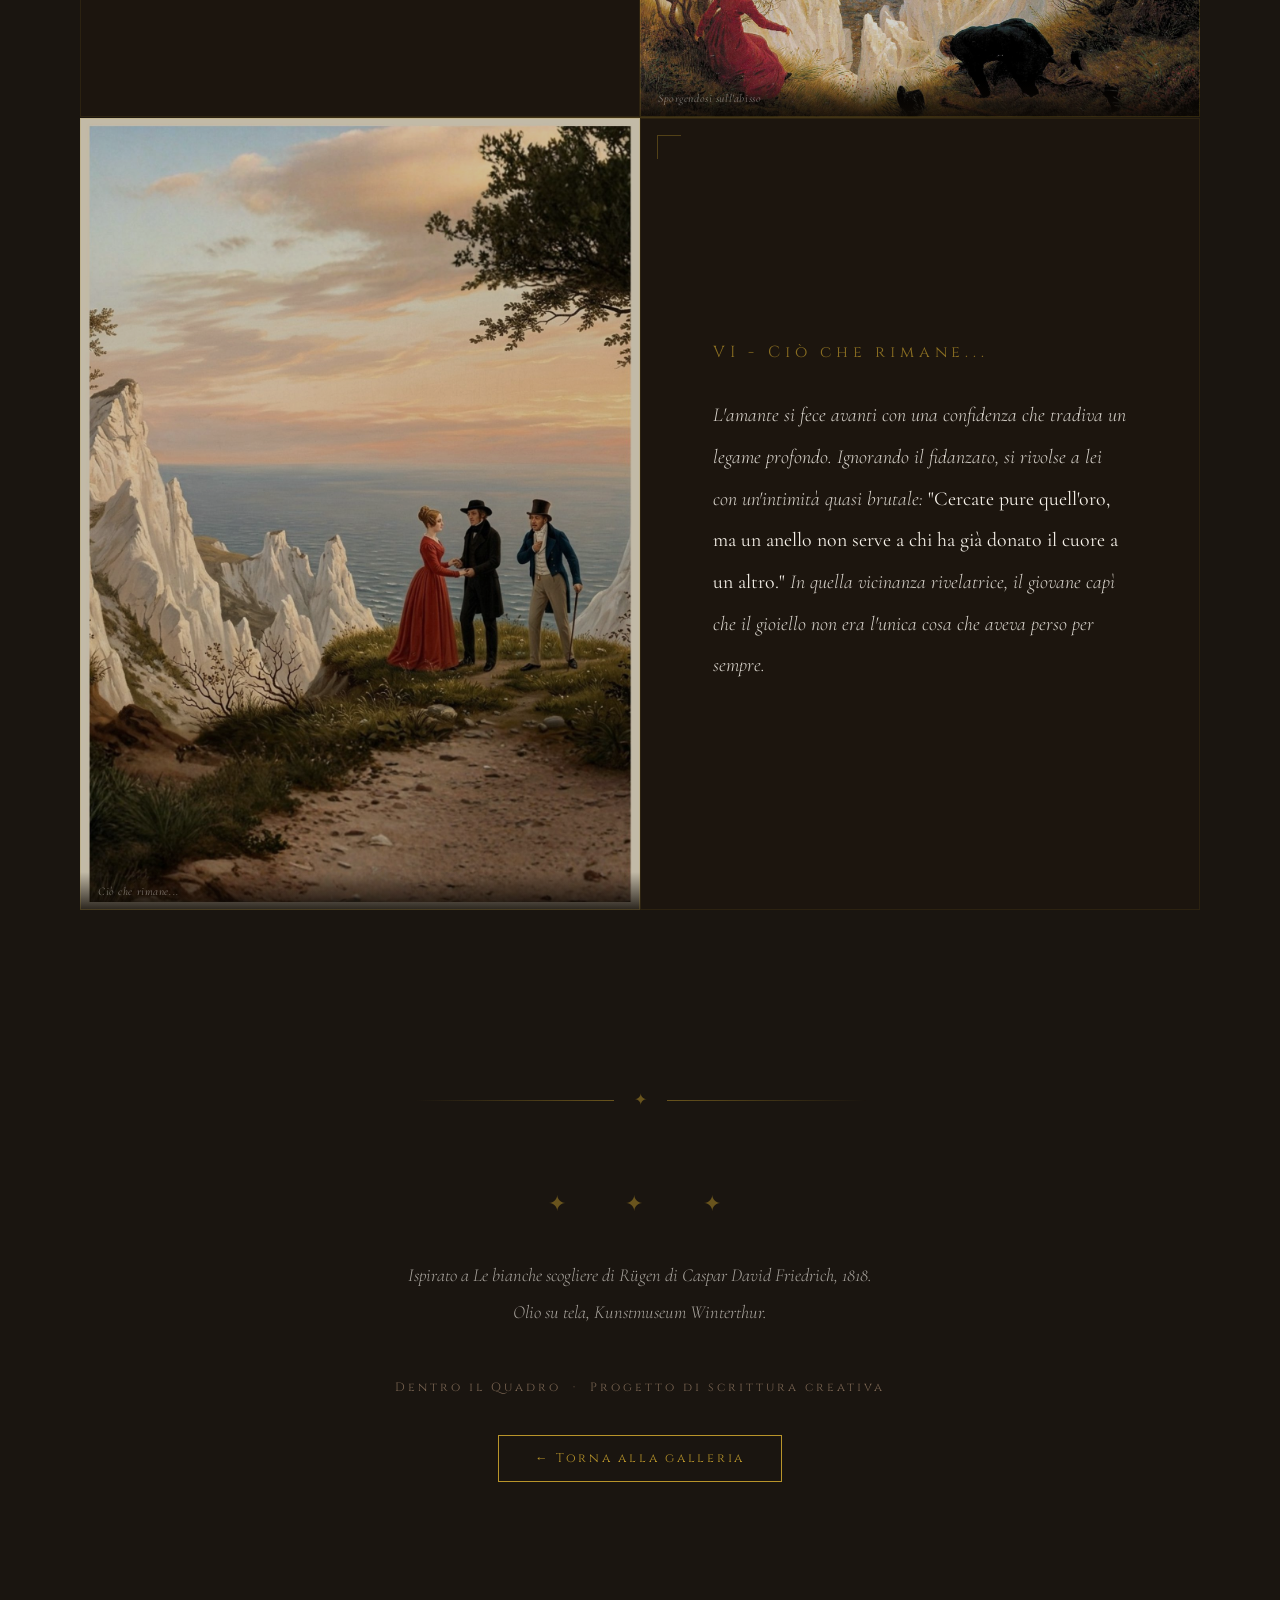
==== commit d44e7be0: "Update friedrich.html" ====
--- a/friedrich.html
+++ b/friedrich.html
@@ -118,10 +118,10 @@
     <div class="scene-image">
       <img src="imgs/scogliere_4.jpg"
            alt="L'anello che cade">
-      <div class="img-caption">Il vuoto sotto le scogliere</div>
-    </div>
-    <div class="scene-text">
-      <div class="scene-number">IV - Il vuoto sotto le scogliere</div>
+      <div class="img-caption">La caduta della promessa</div>
+    </div>
+    <div class="scene-text">
+      <div class="scene-number">IV - La caduta della promessa</div>
       <p class="scene-prose">
         Poi, il disastro.
         Un brivido di troppo, un eccesso di emozione, e la presa vacillò.
@@ -138,7 +138,7 @@
   <!-- SCENA 5: testo sx, immagine dx -->
   <div class="scene">
     <div class="scene-text">
-      <div class="scene-number">V - Sporgendosi sull'orlo</div>
+      <div class="scene-number">V - Sporgendosi sull'abisso</div>
       <p class="scene-prose">
         <em>"Èlì! Lo vedo, è caduto proprio là sotto!"</em>
         gridò lei, sporgendosi dal ciglio del dirupo.
@@ -152,7 +152,7 @@
     <div class="scene-image">
       <img src="imgs/le_bianche_scogliere.jpg"
            alt="La donna si sporge sull'abisso">
-      <div class="img-caption">Sporgendosi sull'orlo</div>
+      <div class="img-caption">Sporgendosi sull'abisso</div>
     </div>
   </div>
   <div class="scene-sep"></div>
@@ -162,10 +162,10 @@
     <div class="scene-image">
       <img src="imgs/scogliere_6.jpg"
            alt="Il finale amaro">
-      <div class="img-caption">Ciò che rimane dopo la rivelazione</div>
-    </div>
-    <div class="scene-text">
-      <div class="scene-number">VI - Ciò che rimane dopo la rivelazione</div>
+      <div class="img-caption">Ciò che rimane... </div>
+    </div>
+    <div class="scene-text">
+      <div class="scene-number">VI - Ciò che rimane... </div>
       <p class="scene-prose">
         L'amante si fece avanti con una confidenza che tradiva un legame profondo.
         Ignorando il fidanzato, si rivolse a lei con un'intimità quasi brutale:
--- a/single.css
+++ b/single.css
@@ -232,7 +232,7 @@
 
   .scene-number {
     font-family: 'Cinzel', serif;
-    font-size: 0.75rem;
+    font-size: 1rem;
     letter-spacing: 0.3em;
     color: var(--gold);
     margin-bottom: 32px;
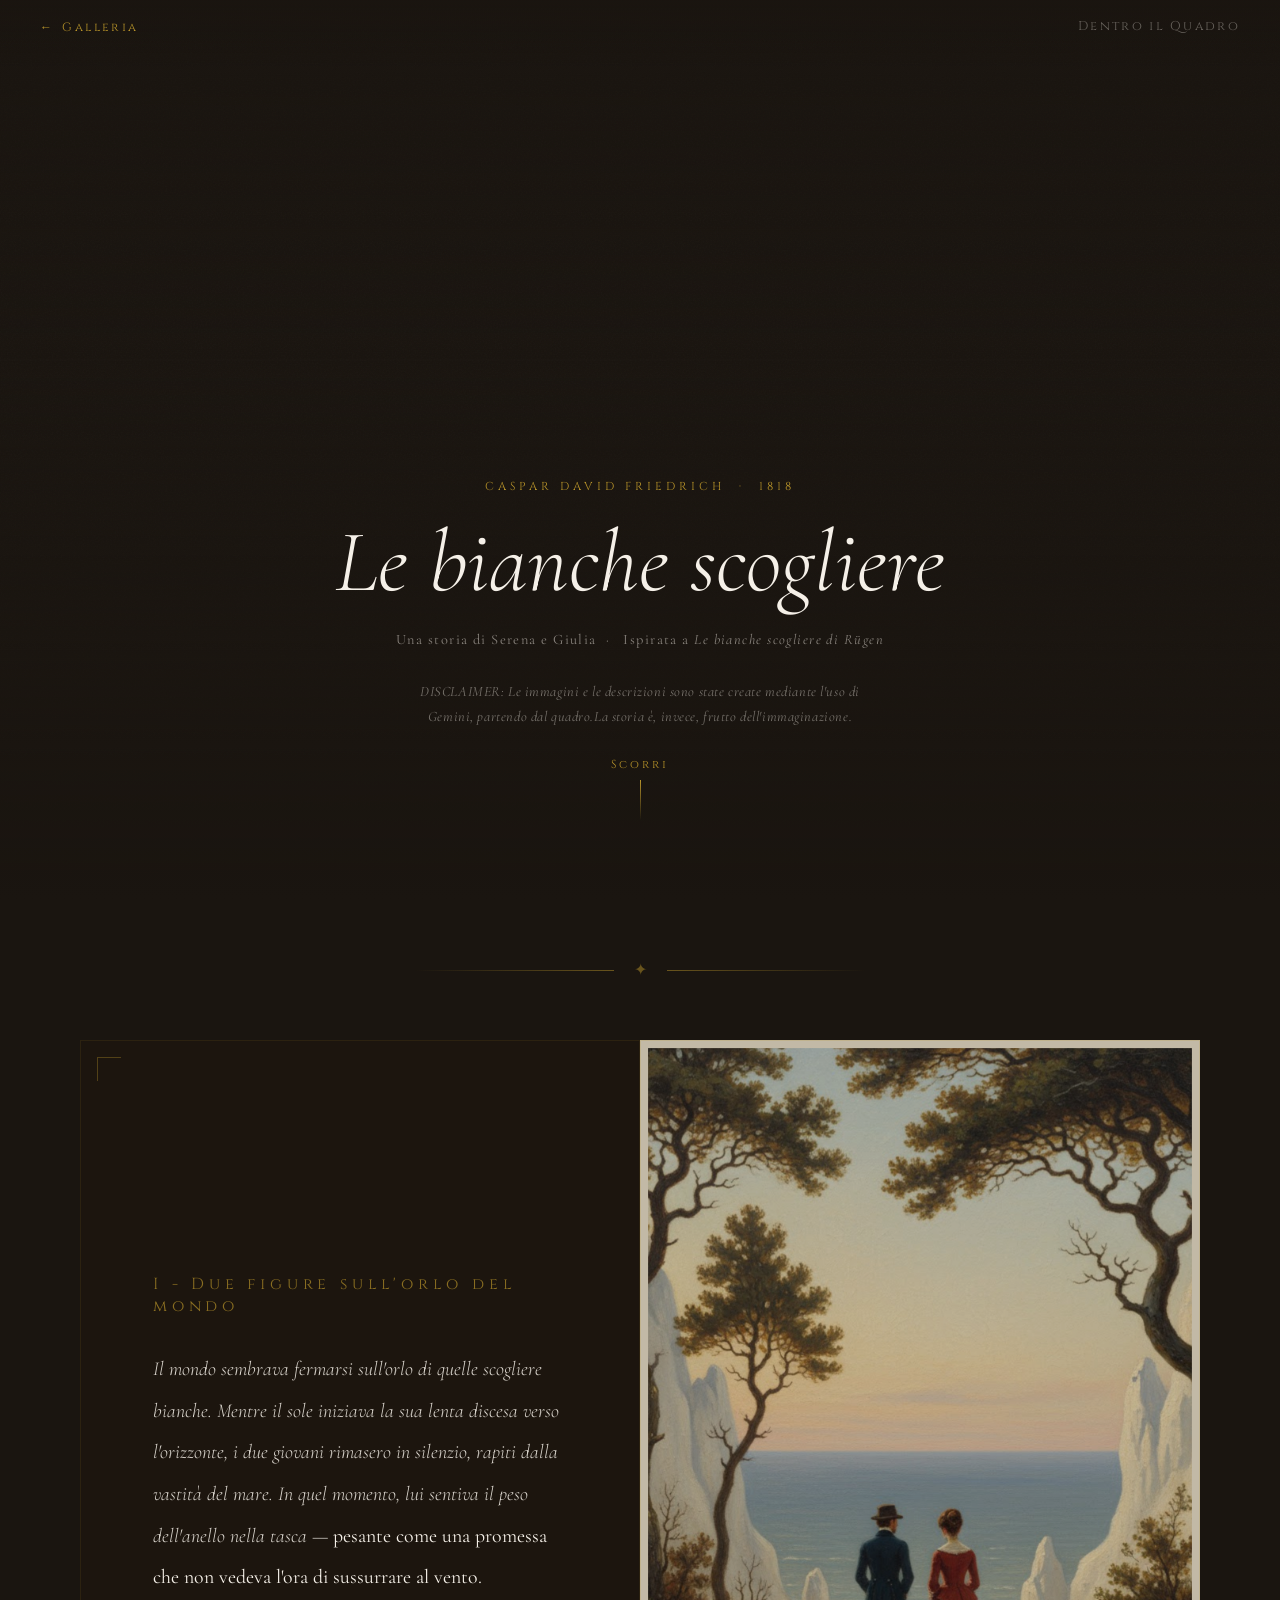
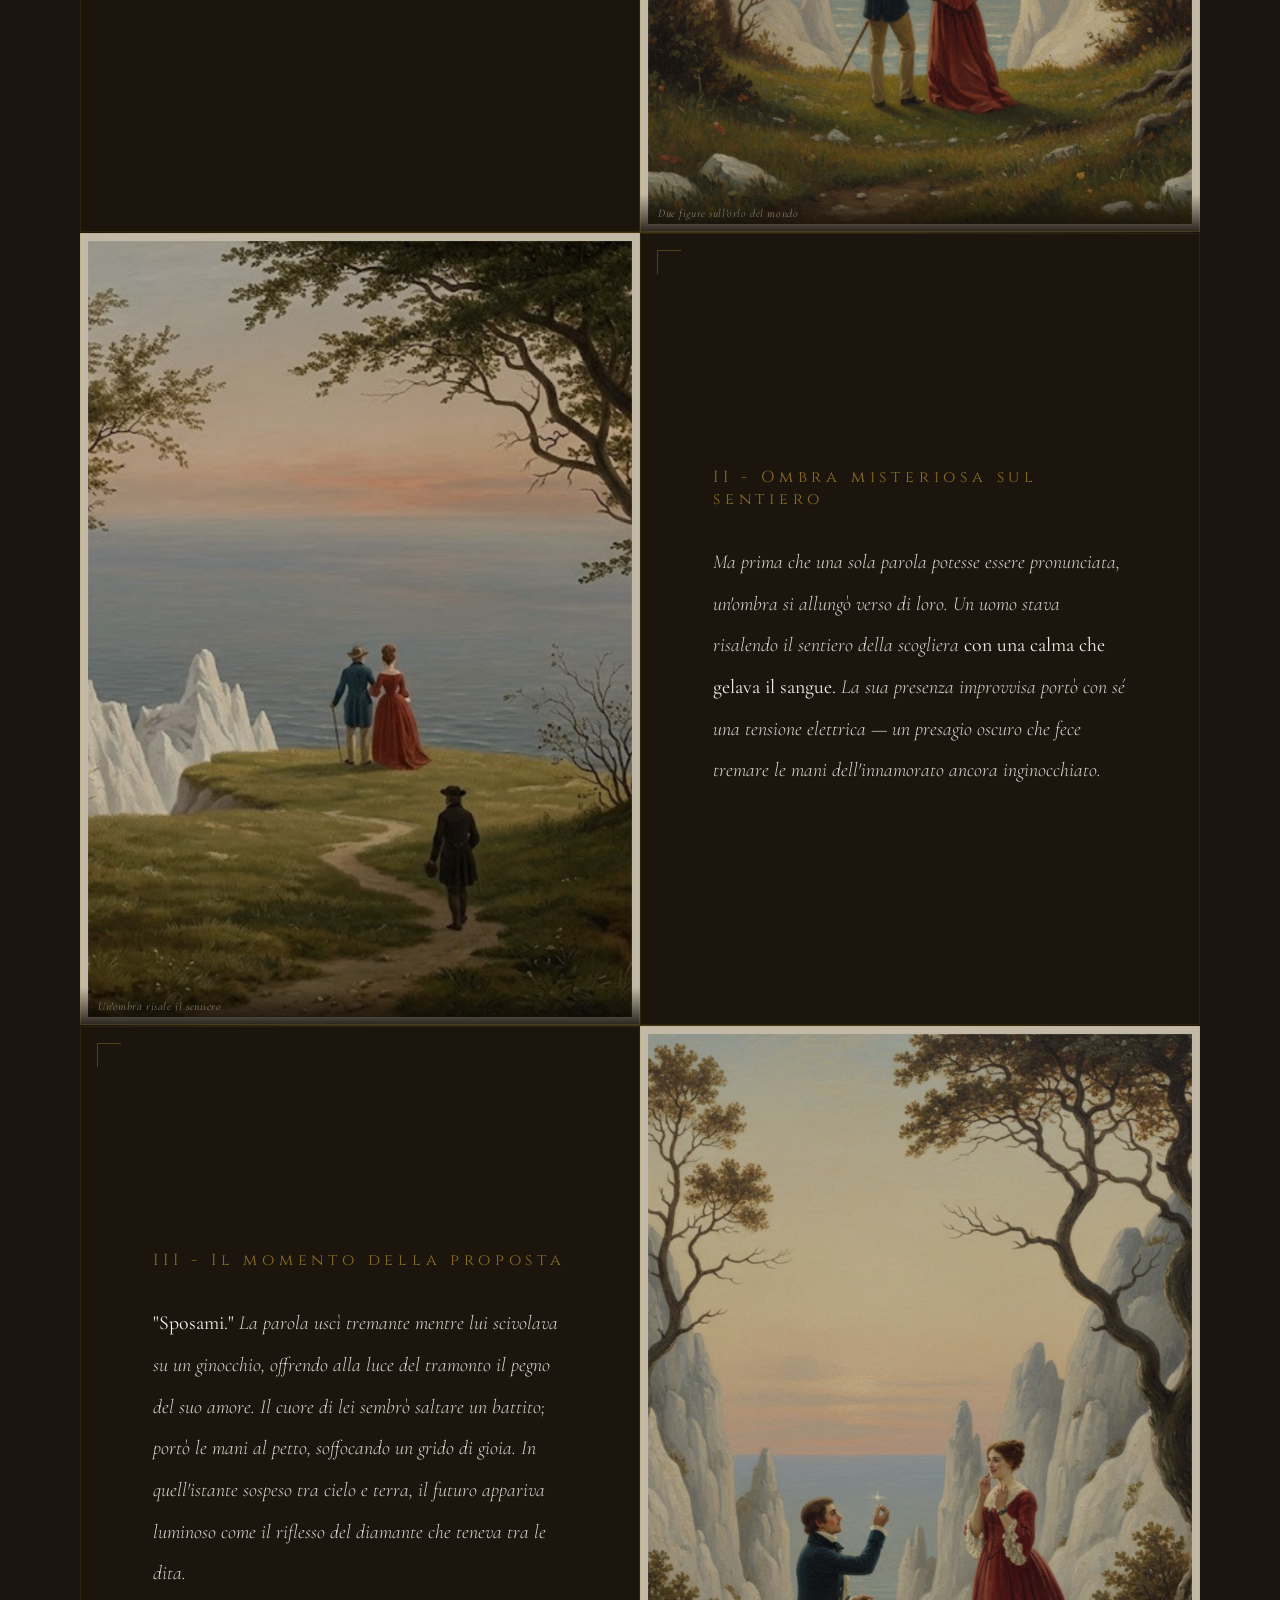
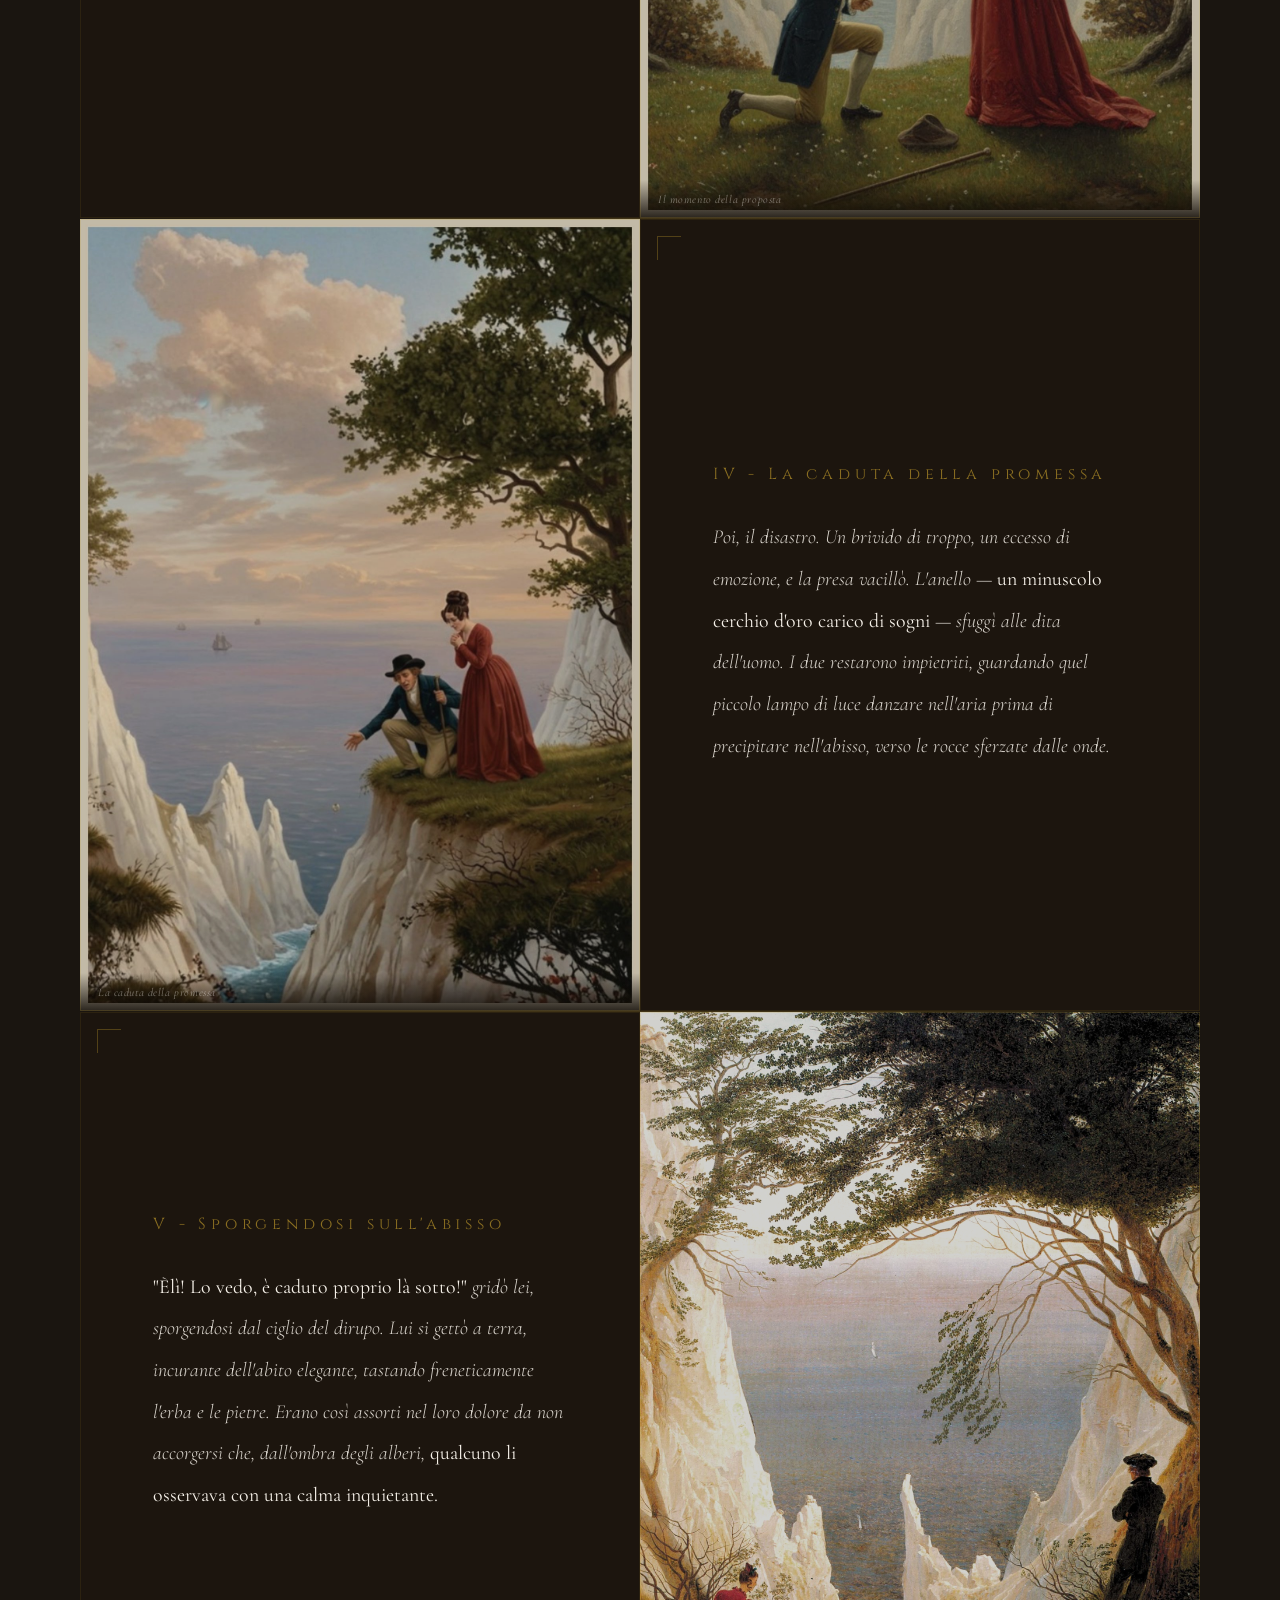
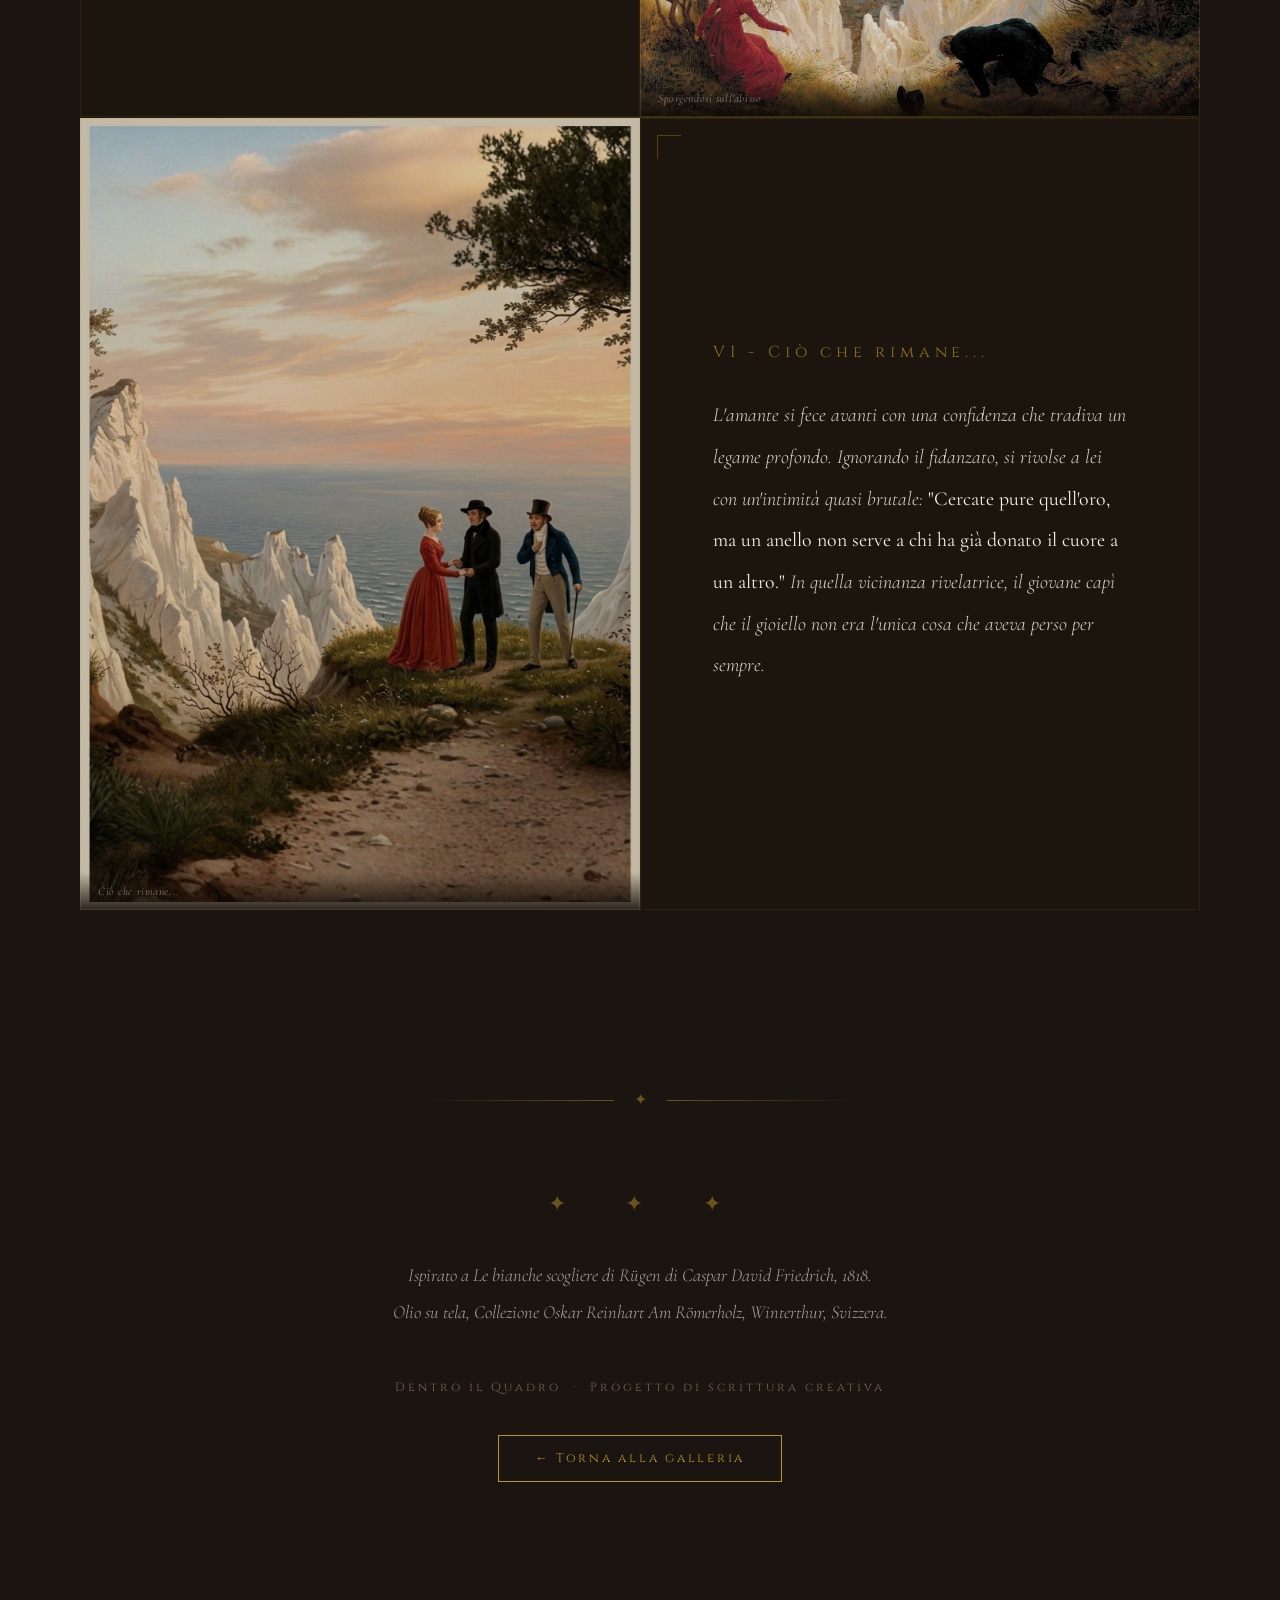
==== commit 70b53beb: "Update friedrich.html" ====
--- a/friedrich.html
+++ b/friedrich.html
@@ -7,19 +7,6 @@
 <link rel="preconnect" href="https://fonts.googleapis.com">
 <link href="https://fonts.googleapis.com/css2?family=Cormorant+Garamond:ital,wght@0,300;0,400;0,600;1,300;1,400;1,600&family=Cinzel:wght@400;600&display=swap" rel="stylesheet">
 <link rel="stylesheet" href="single.css">
-<style>
-  .hero-disclaimer {
-    font-size: 0.90rem;
-    font-style: italic;
-    color: rgba(245,240,232,0.42);
-    letter-spacing: 0.04em;
-    line-height: 1.7;
-    margin-bottom: 28px;
-    max-width: 480px;
-    margin-left: auto;
-    margin-right: auto;
-  }
-</style>
 </head>
 <body>
 
@@ -61,7 +48,7 @@
       </p>
     </div>
     <div class="scene-image">
-      <img src="imgs/scogliere_1.png"
+      <img src="imgs/scogliere/scogliere_1.png"
            alt="Coppia alle scogliere al tramonto">
       <div class="img-caption">Due figure sull'orlo del mondo</div>
     </div>
@@ -71,7 +58,7 @@
   <!-- SCENA 2: immagine sx, testo dx -->
   <div class="scene">
     <div class="scene-image">
-      <img src="imgs/scogliere_2.jpg"
+      <img src="imgs/scogliere/scogliere_2.jpg"
            alt="Ombra misteriosa sul sentiero">
       <div class="img-caption">Un'ombra risale il sentiero</div>
     </div>
@@ -106,7 +93,7 @@
       </p>
     </div>
     <div class="scene-image">
-      <img src="imgs/scogliere_3.jpg"
+      <img src="imgs/scogliere/scogliere_3.jpg"
            alt="La proposta di matrimonio">
       <div class="img-caption">Il momento della proposta</div>
     </div>
@@ -116,7 +103,7 @@
   <!-- SCENA 4: immagine sx, testo dx -->
   <div class="scene">
     <div class="scene-image">
-      <img src="imgs/scogliere_4.jpg"
+      <img src="imgs/scogliere/scogliere_4.jpg"
            alt="L'anello che cade">
       <div class="img-caption">La caduta della promessa</div>
     </div>
@@ -150,7 +137,7 @@
       </p>
     </div>
     <div class="scene-image">
-      <img src="imgs/le_bianche_scogliere.jpg"
+      <img src="imgs/scogliere/le_bianche_scogliere.jpg"
            alt="La donna si sporge sull'abisso">
       <div class="img-caption">Sporgendosi sull'abisso</div>
     </div>
@@ -160,7 +147,7 @@
   <!-- SCENA 6: immagine sx, testo dx -->
   <div class="scene">
     <div class="scene-image">
-      <img src="imgs/scogliere_6.jpg"
+      <img src="imgs/scogliere/scogliere_6.jpg"
            alt="Il finale amaro">
       <div class="img-caption">Ciò che rimane... </div>
     </div>
@@ -185,7 +172,7 @@
   <div class="epilogue-ornament">✦ &nbsp; ✦ &nbsp; ✦</div>
   <p class="epilogue-text">
     Ispirato a <em>Le bianche scogliere di Rügen</em> di Caspar David Friedrich, 1818.<br>
-    Olio su tela, Kunstmuseum Winterthur.
+    Olio su tela, Collezione Oskar Reinhart Am Römerholz, Winterthur, Svizzera.
   </p>
   <p class="epilogue-note">Dentro il Quadro &nbsp;·&nbsp; Progetto di scrittura creativa</p>
   <a class="back-btn" href="index.html">← Torna alla galleria</a>
--- a/single.css
+++ b/single.css
@@ -134,6 +134,18 @@
     margin-bottom: 32px;
   }
 
+  .hero-disclaimer {
+    font-size: 0.90rem;
+    font-style: italic;
+    color: rgba(245,240,232,0.42);
+    letter-spacing: 0.04em;
+    line-height: 1.7;
+    margin-bottom: 28px;
+    max-width: 480px;
+    margin-left: auto;
+    margin-right: auto;
+  } 
+
   .scroll-hint {
     display: flex;
     flex-direction: column;
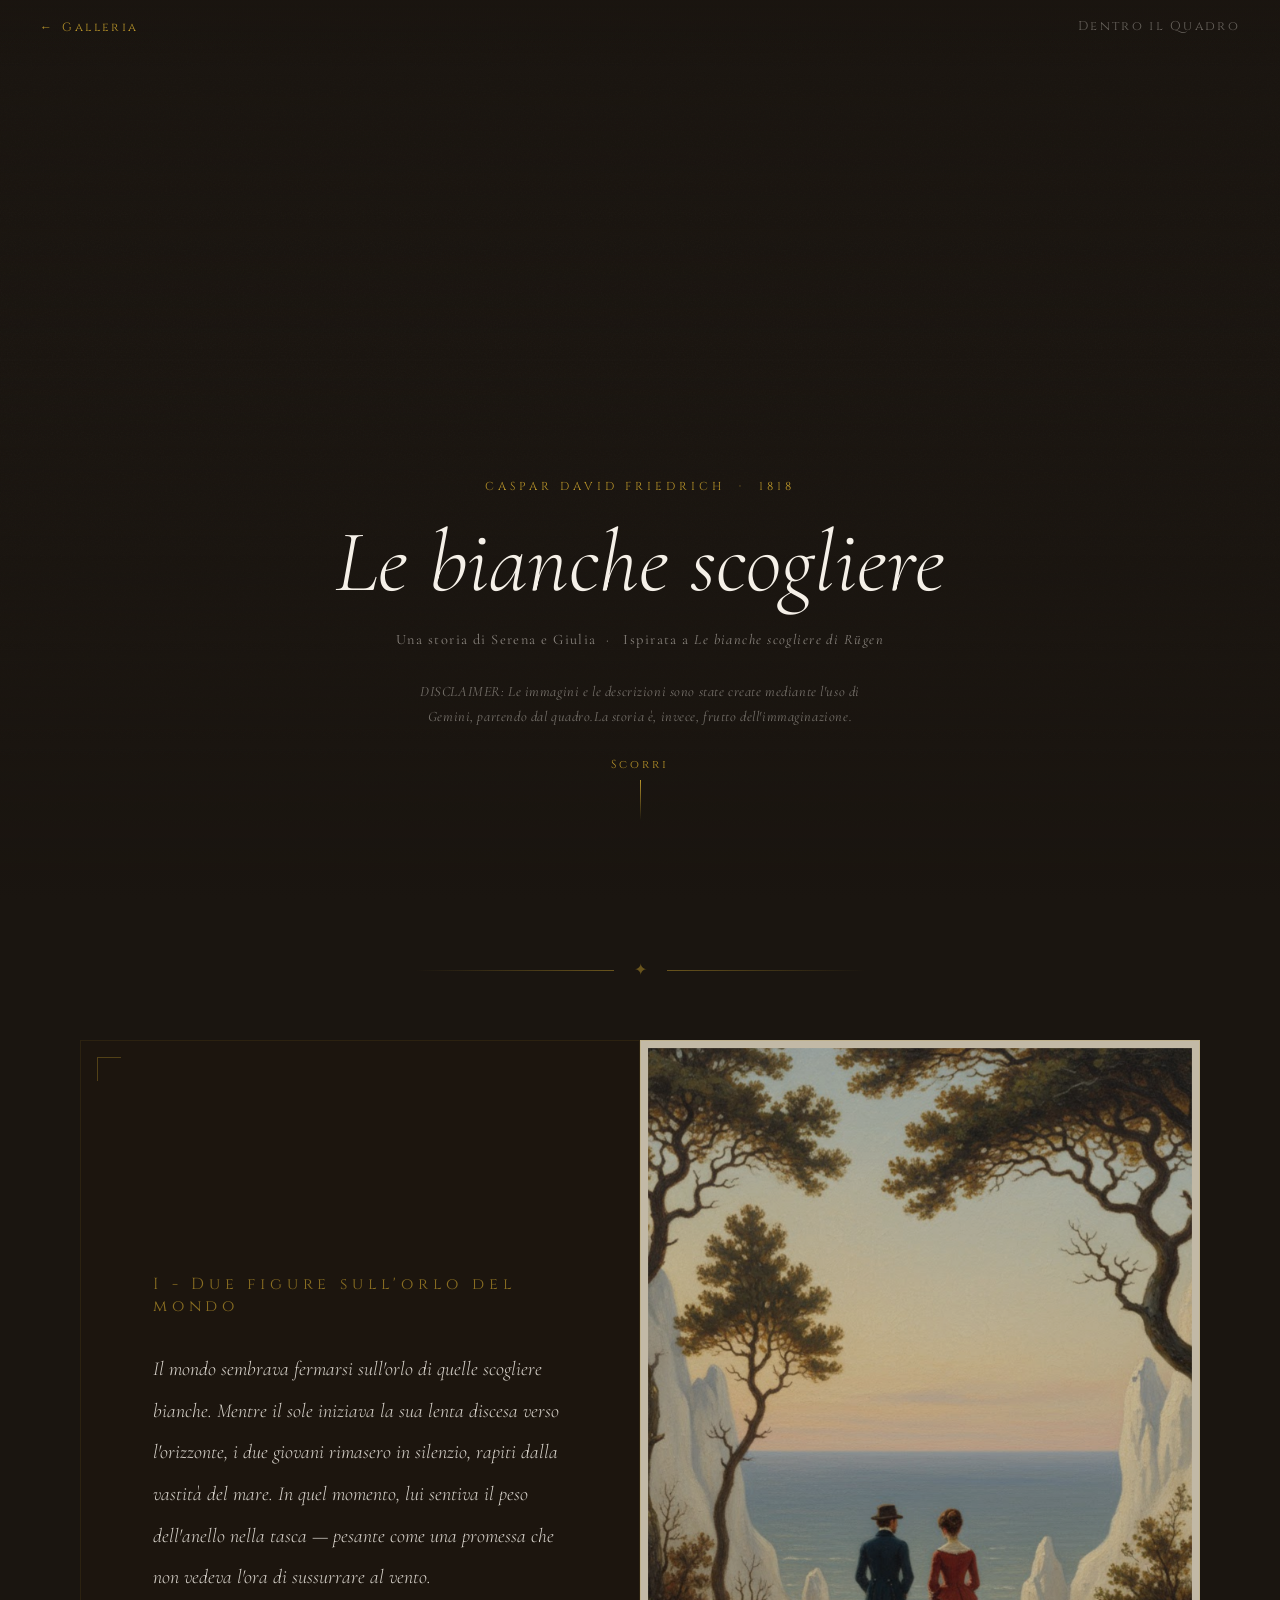
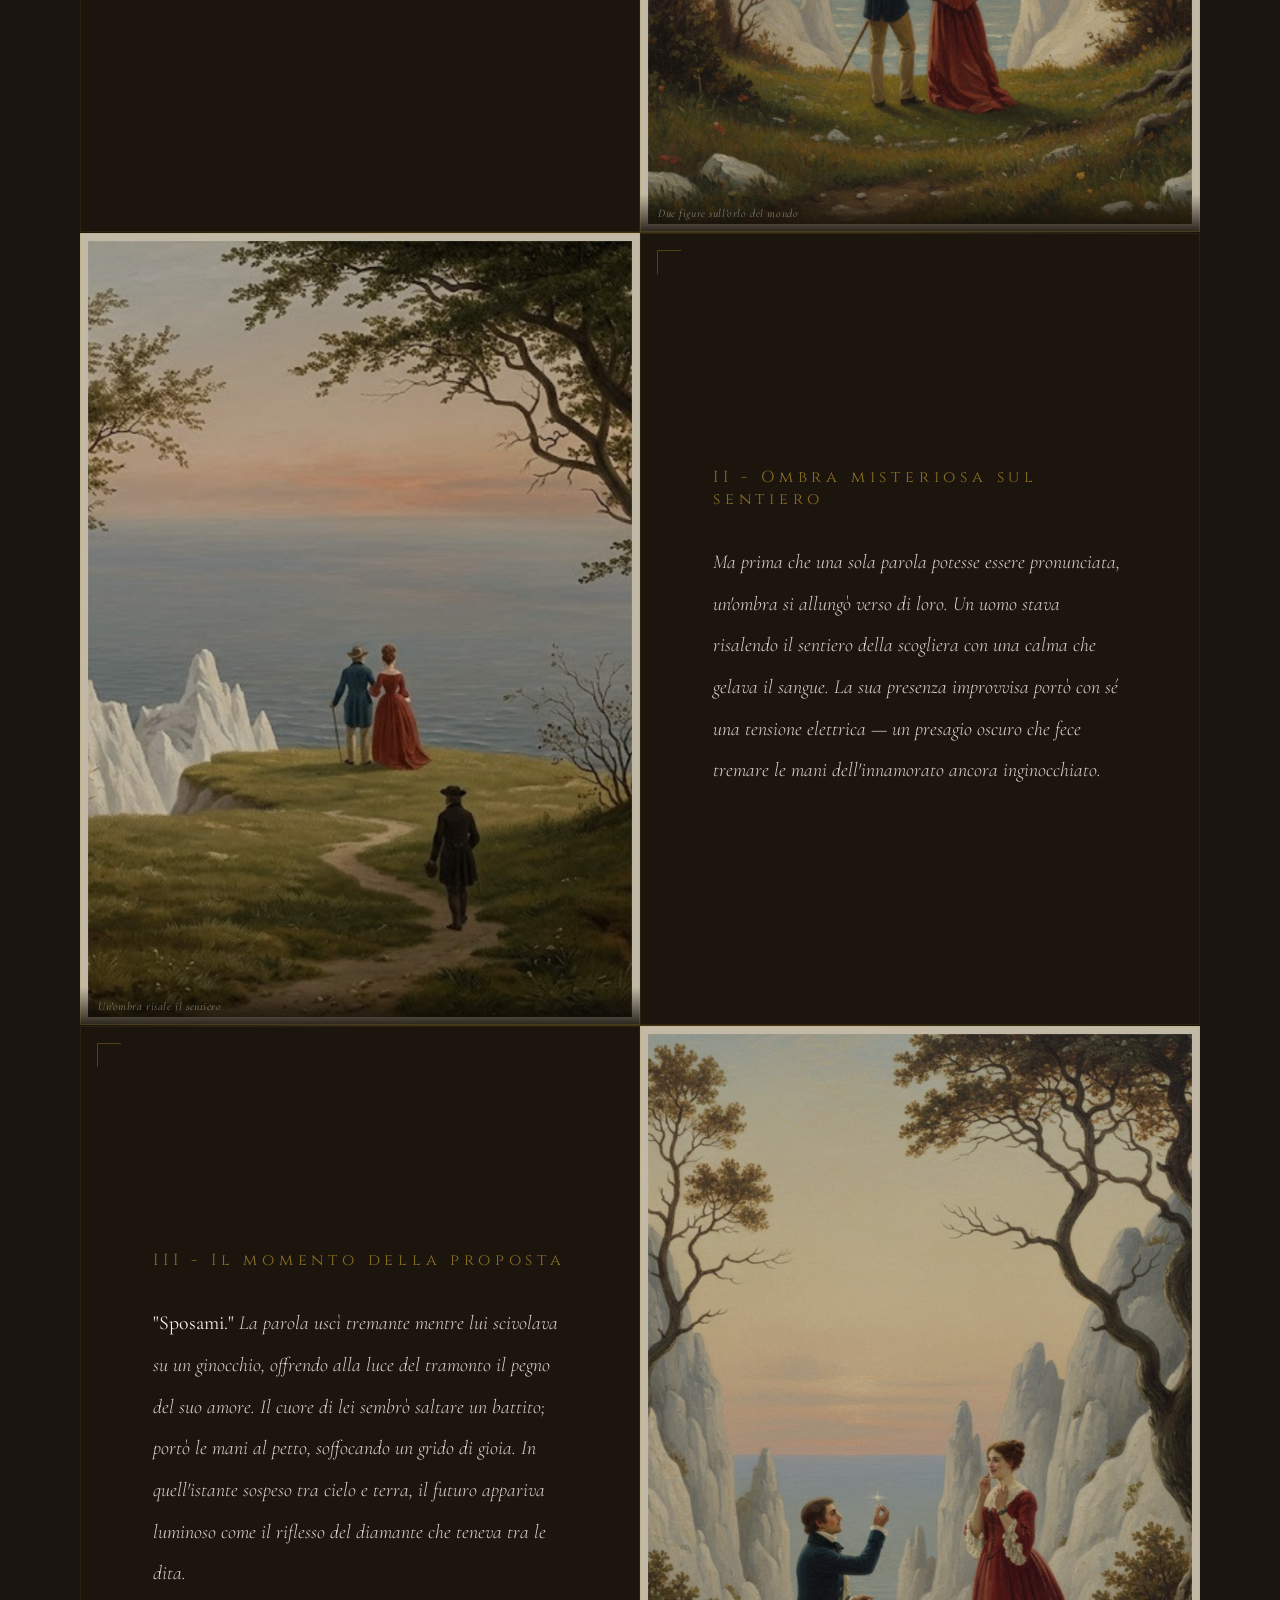
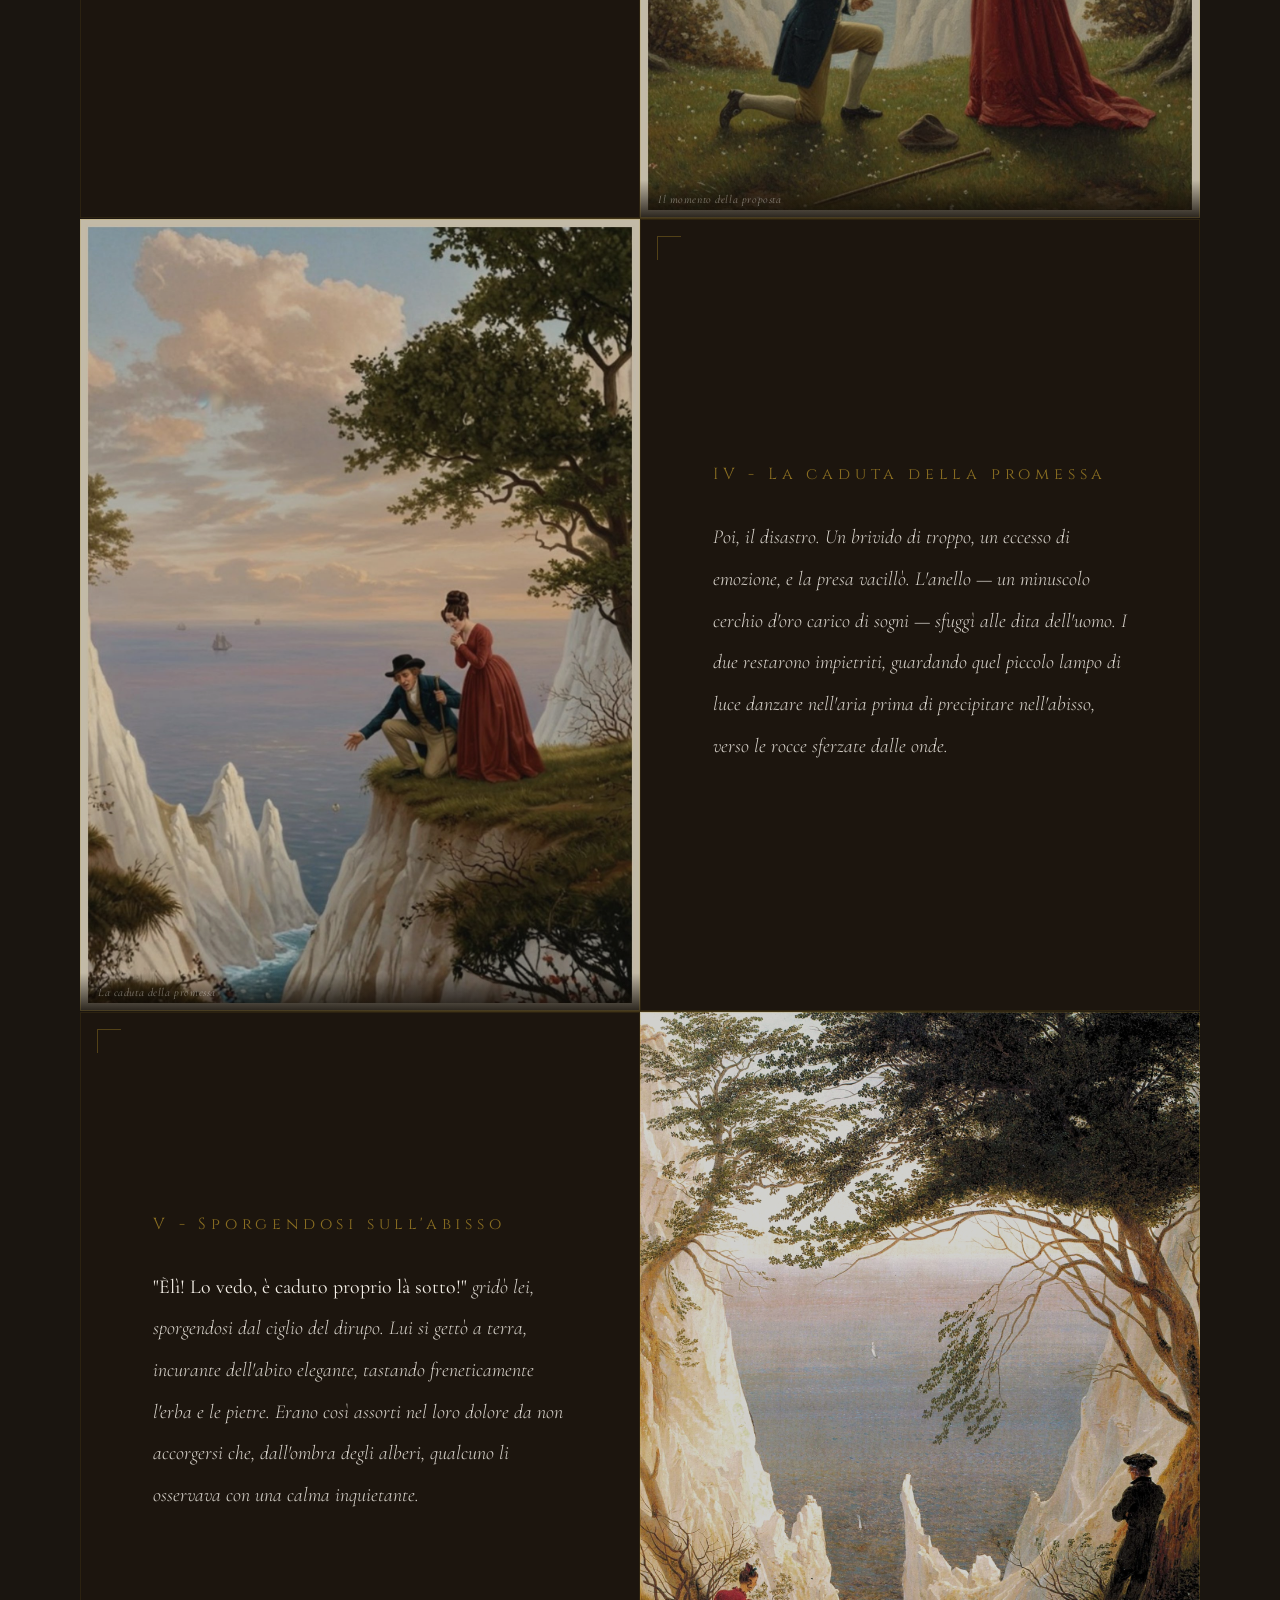
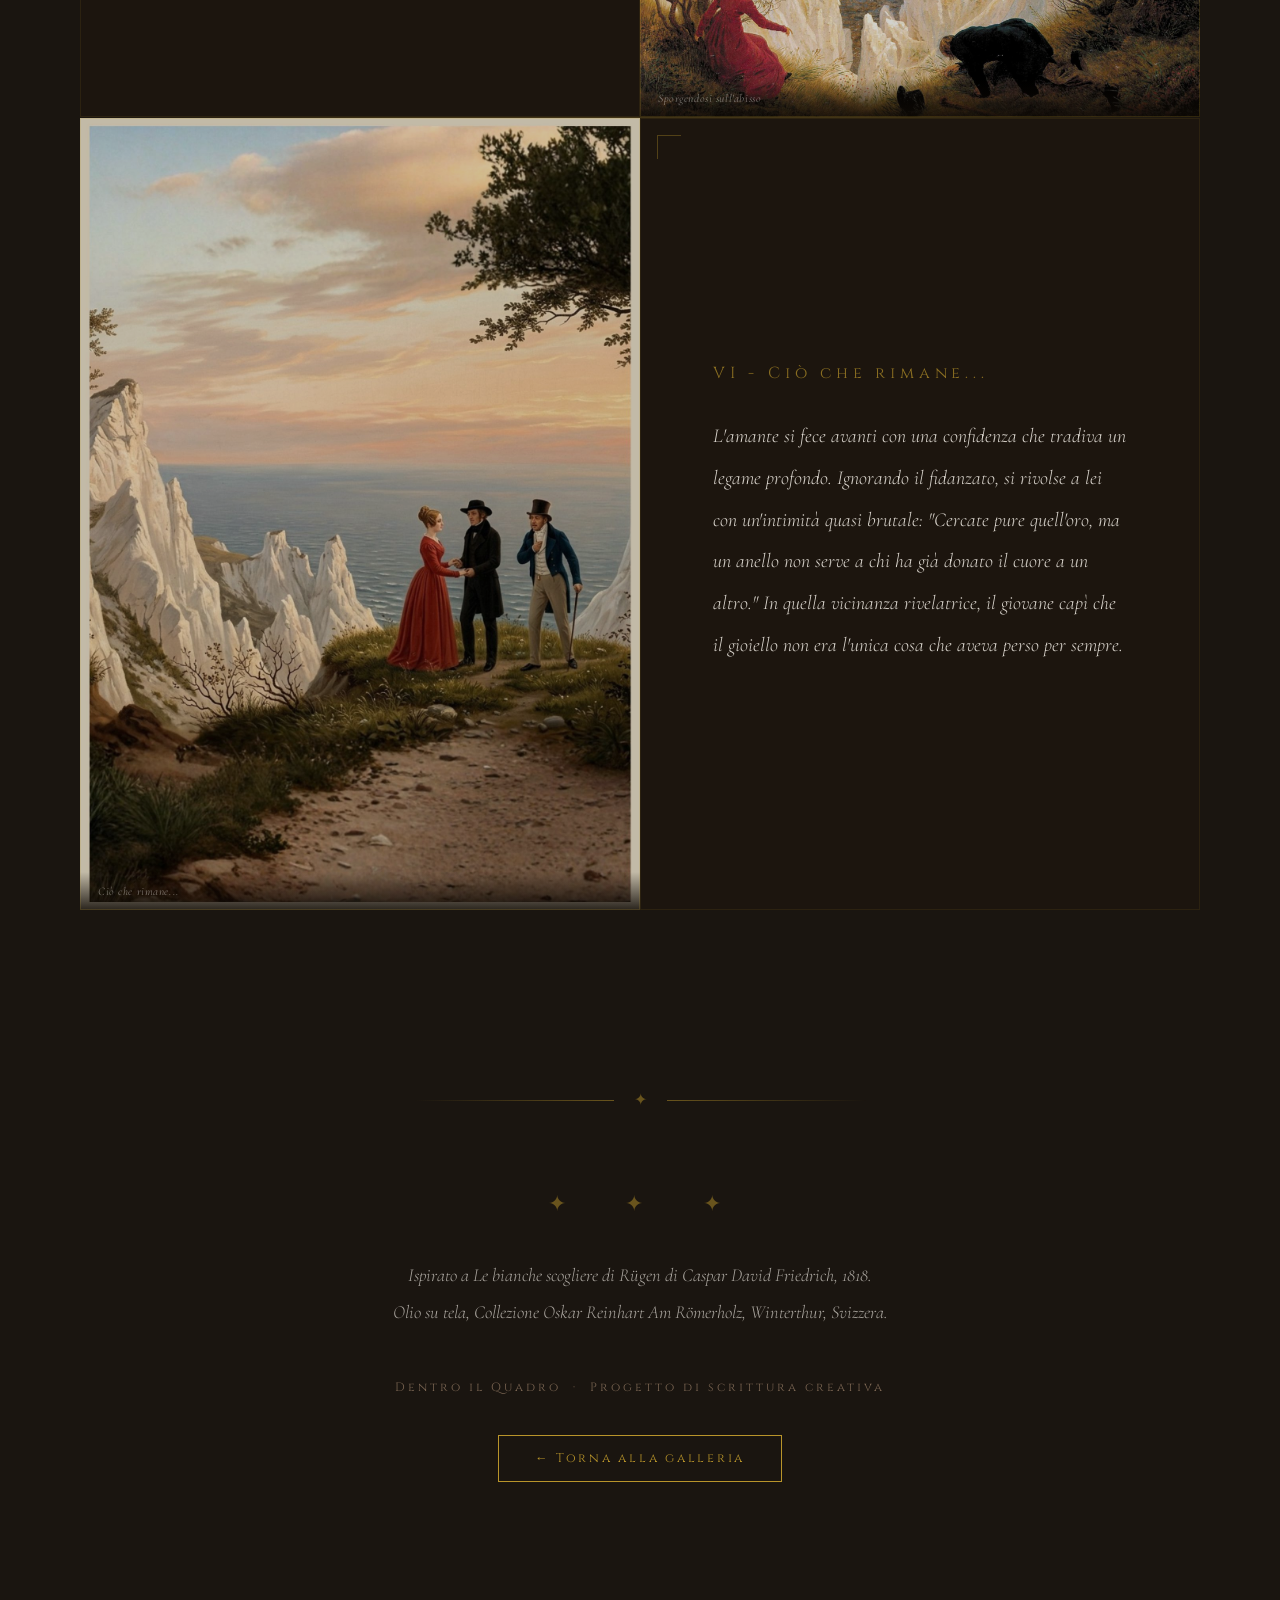
==== commit c1230e50: "Update friedrich.html" ====
--- a/friedrich.html
+++ b/friedrich.html
@@ -44,7 +44,7 @@
         Mentre il sole iniziava la sua lenta discesa verso l'orizzonte,
         i due giovani rimasero in silenzio, rapiti dalla vastità del mare.
         In quel momento, lui sentiva il peso dell'anello nella tasca —
-        <em>pesante come una promessa che non vedeva l'ora di sussurrare al vento.</em>
+        pesante come una promessa che non vedeva l'ora di sussurrare al vento.
       </p>
     </div>
     <div class="scene-image">
@@ -68,7 +68,7 @@
         Ma prima che una sola parola potesse essere pronunciata,
         un'ombra si allungò verso di loro.
         Un uomo stava risalendo il sentiero della scogliera
-        <em>con una calma che gelava il sangue.</em>
+        con una calma che gelava il sangue.
         La sua presenza improvvisa portò con sé una tensione elettrica —
         un presagio oscuro che fece tremare le mani dell'innamorato
         ancora inginocchiato.
@@ -112,7 +112,7 @@
       <p class="scene-prose">
         Poi, il disastro.
         Un brivido di troppo, un eccesso di emozione, e la presa vacillò.
-        L'anello — <em>un minuscolo cerchio d'oro carico di sogni</em> —
+        L'anello — un minuscolo cerchio d'oro carico di sogni —
         sfuggì alle dita dell'uomo.
         I due restarono impietriti, guardando quel piccolo lampo di luce
         danzare nell'aria prima di precipitare nell'abisso,
@@ -133,7 +133,7 @@
         tastando freneticamente l'erba e le pietre.
         Erano così assorti nel loro dolore da non accorgersi che,
         dall'ombra degli alberi,
-        <em>qualcuno li osservava con una calma inquietante.</em>
+        qualcuno li osservava con una calma inquietante.
       </p>
     </div>
     <div class="scene-image">
@@ -156,7 +156,7 @@
       <p class="scene-prose">
         L'amante si fece avanti con una confidenza che tradiva un legame profondo.
         Ignorando il fidanzato, si rivolse a lei con un'intimità quasi brutale:
-        <em>"Cercate pure quell'oro, ma un anello non serve a chi ha già donato il cuore a un altro."</em>
+        "Cercate pure quell'oro, ma un anello non serve a chi ha già donato il cuore a un altro."
         In quella vicinanza rivelatrice,
         il giovane capì che il gioiello
         non era l'unica cosa che aveva perso per sempre.
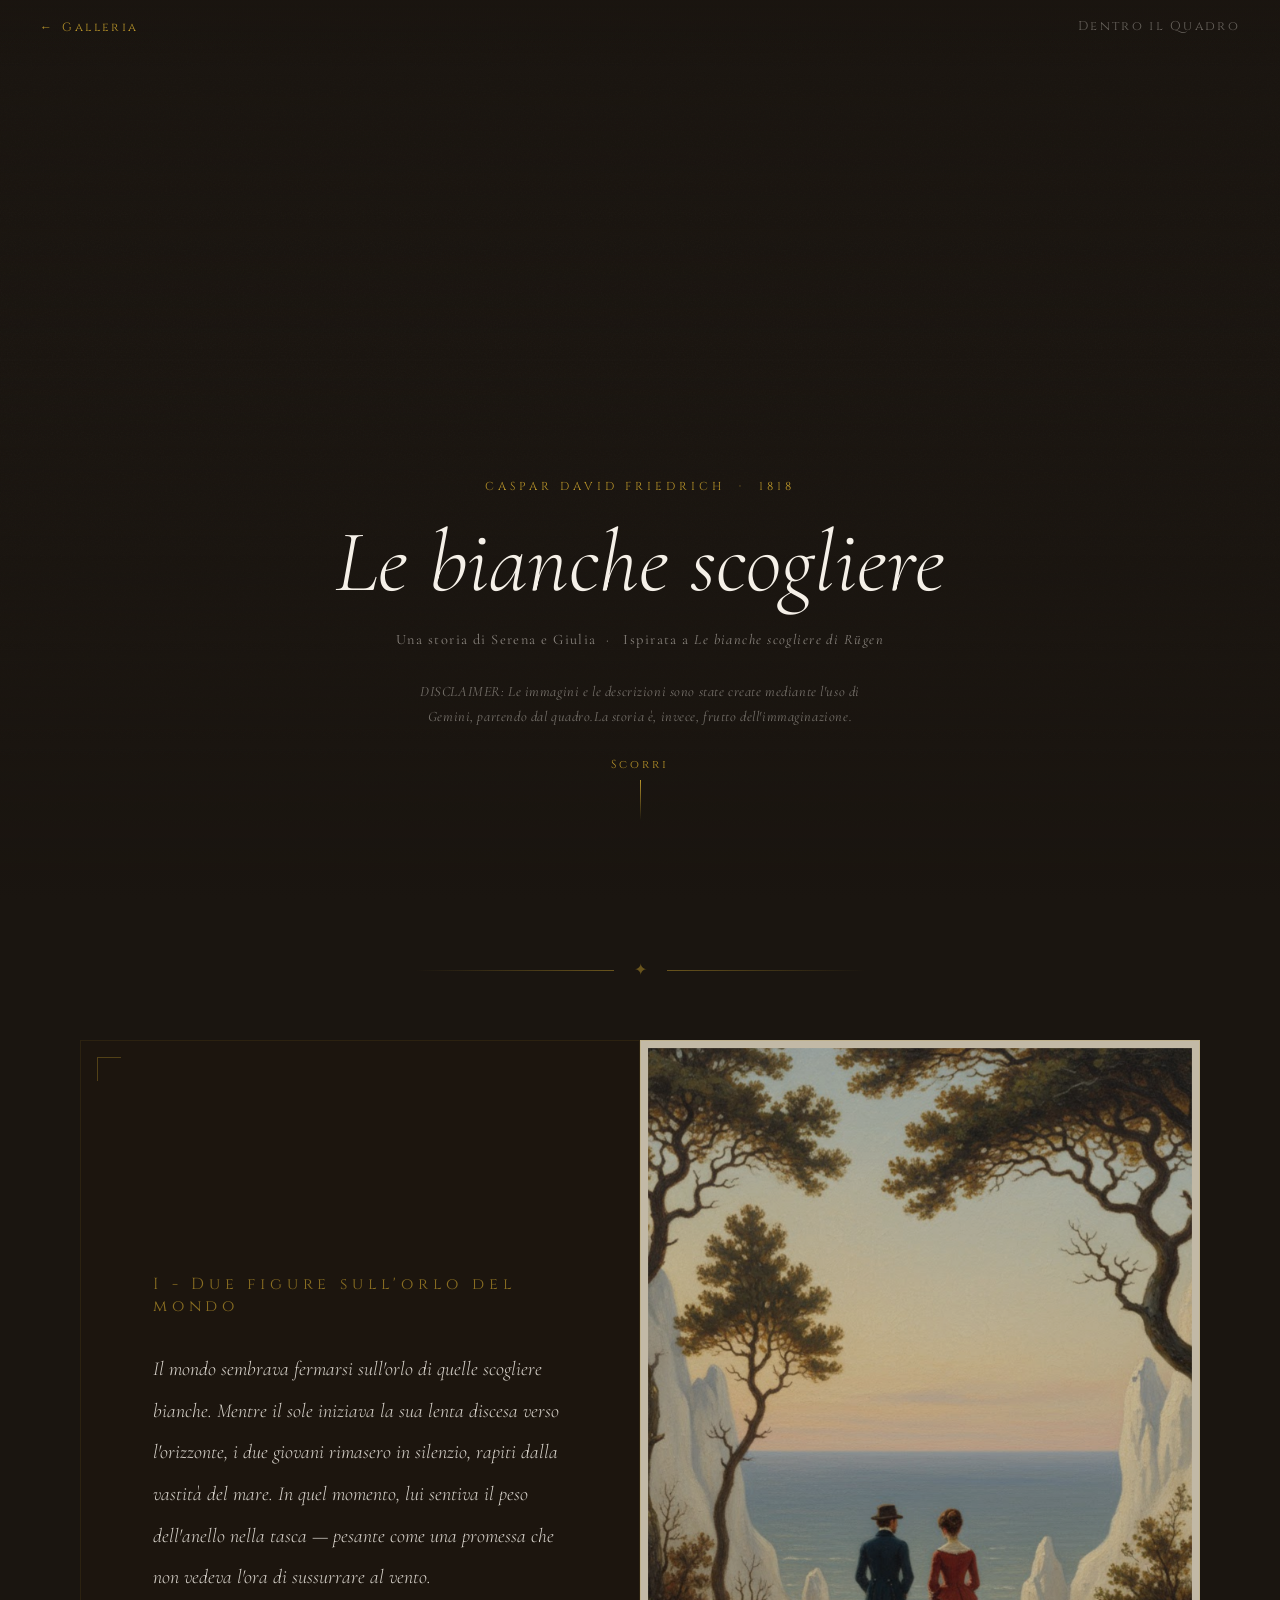
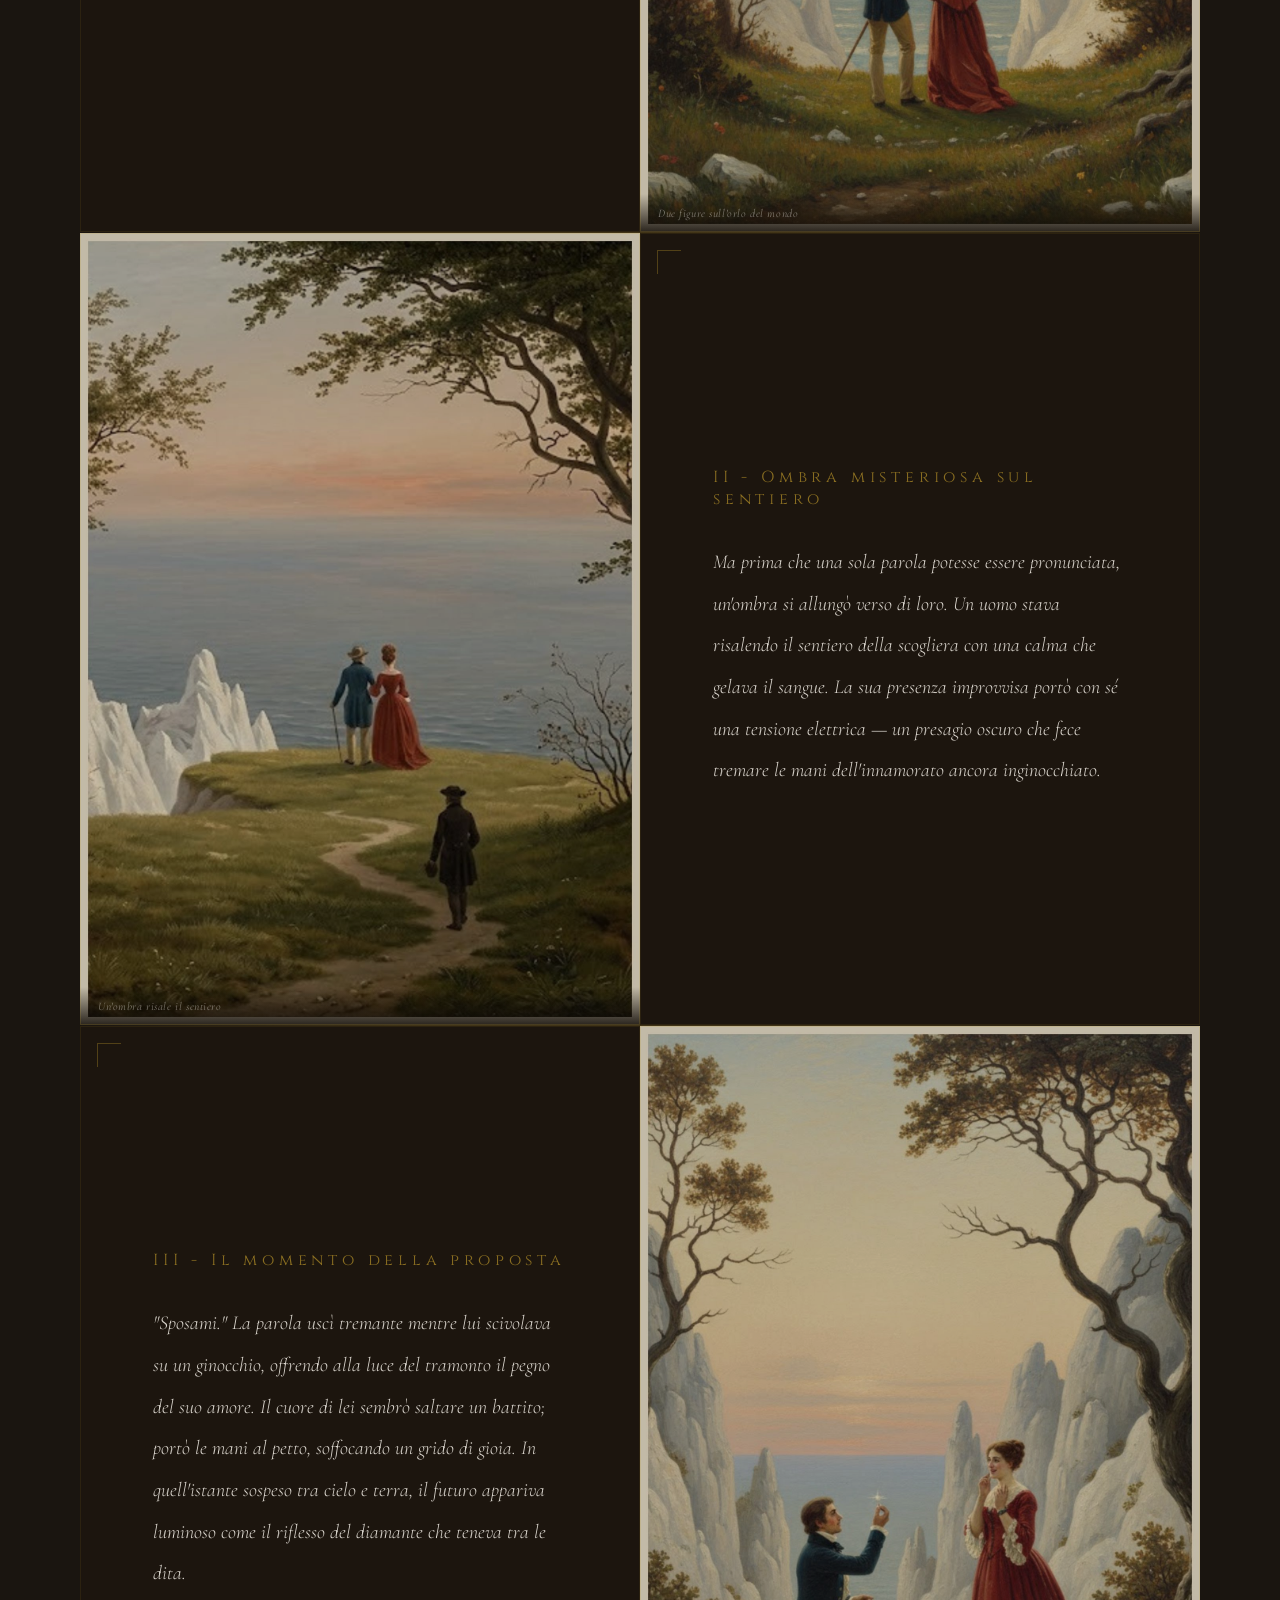
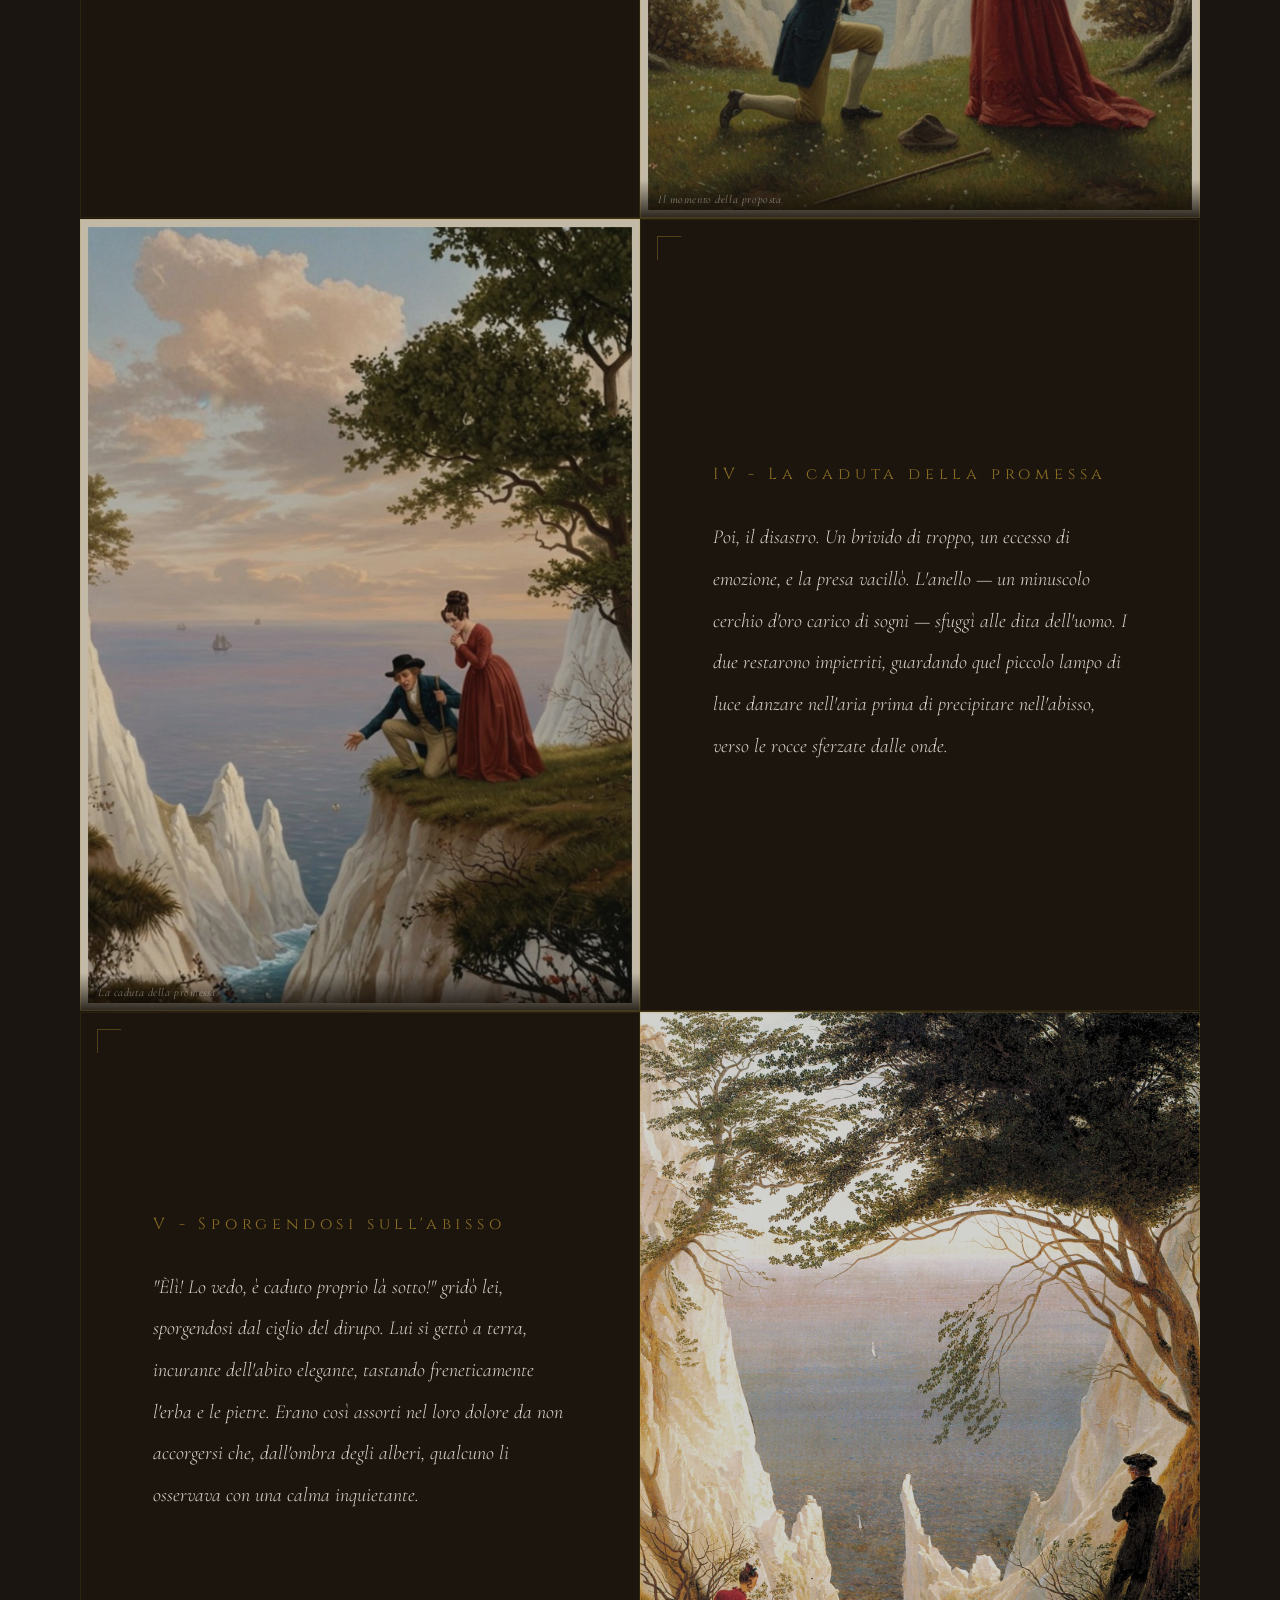
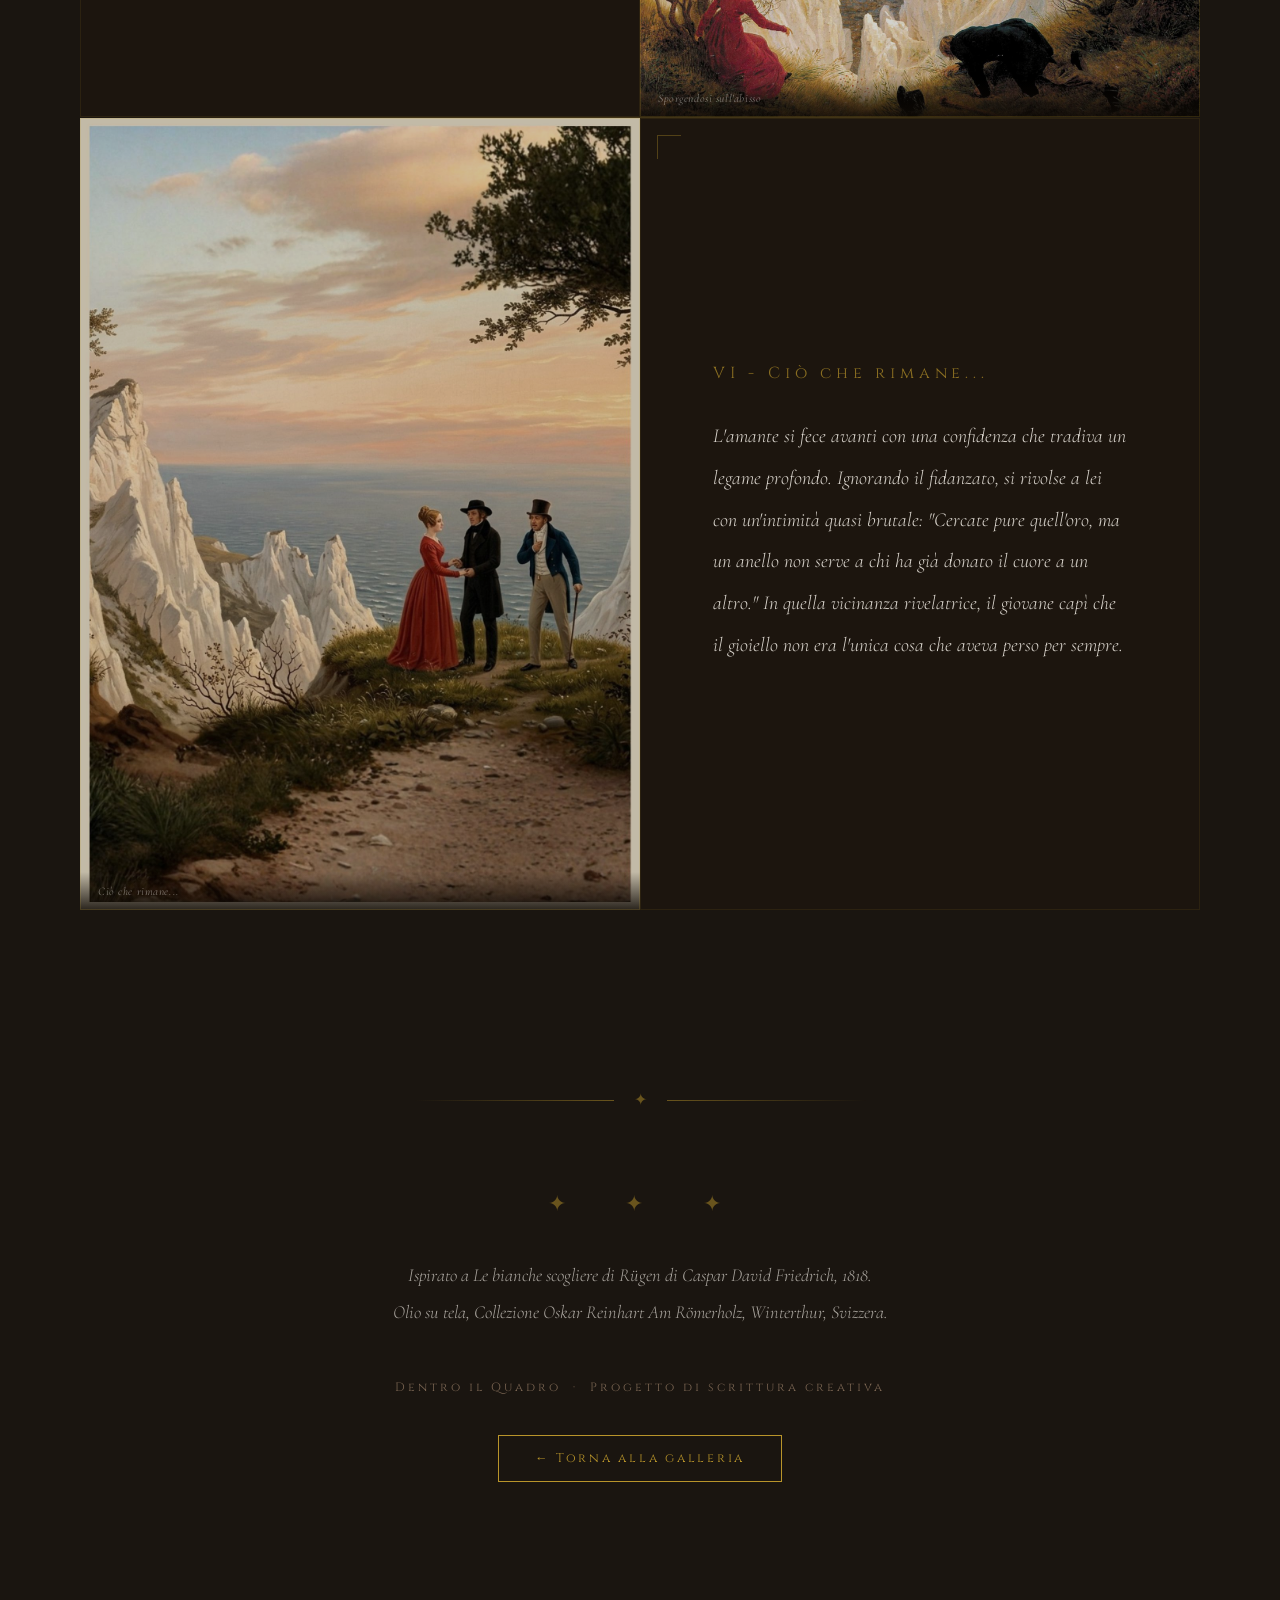
==== commit ce059e53: "Update friedrich.html" ====
--- a/friedrich.html
+++ b/friedrich.html
@@ -82,7 +82,7 @@
     <div class="scene-text">
       <div class="scene-number">III - Il momento della proposta</div>
       <p class="scene-prose">
-        <em>"Sposami."</em>
+        "Sposami."
         La parola uscì tremante mentre lui scivolava su un ginocchio,
         offrendo alla luce del tramonto il pegno del suo amore.
         Il cuore di lei sembrò saltare un battito; portò le mani al petto,
@@ -127,7 +127,7 @@
     <div class="scene-text">
       <div class="scene-number">V - Sporgendosi sull'abisso</div>
       <p class="scene-prose">
-        <em>"Èlì! Lo vedo, è caduto proprio là sotto!"</em>
+        "Èlì! Lo vedo, è caduto proprio là sotto!"
         gridò lei, sporgendosi dal ciglio del dirupo.
         Lui si gettò a terra, incurante dell'abito elegante,
         tastando freneticamente l'erba e le pietre.
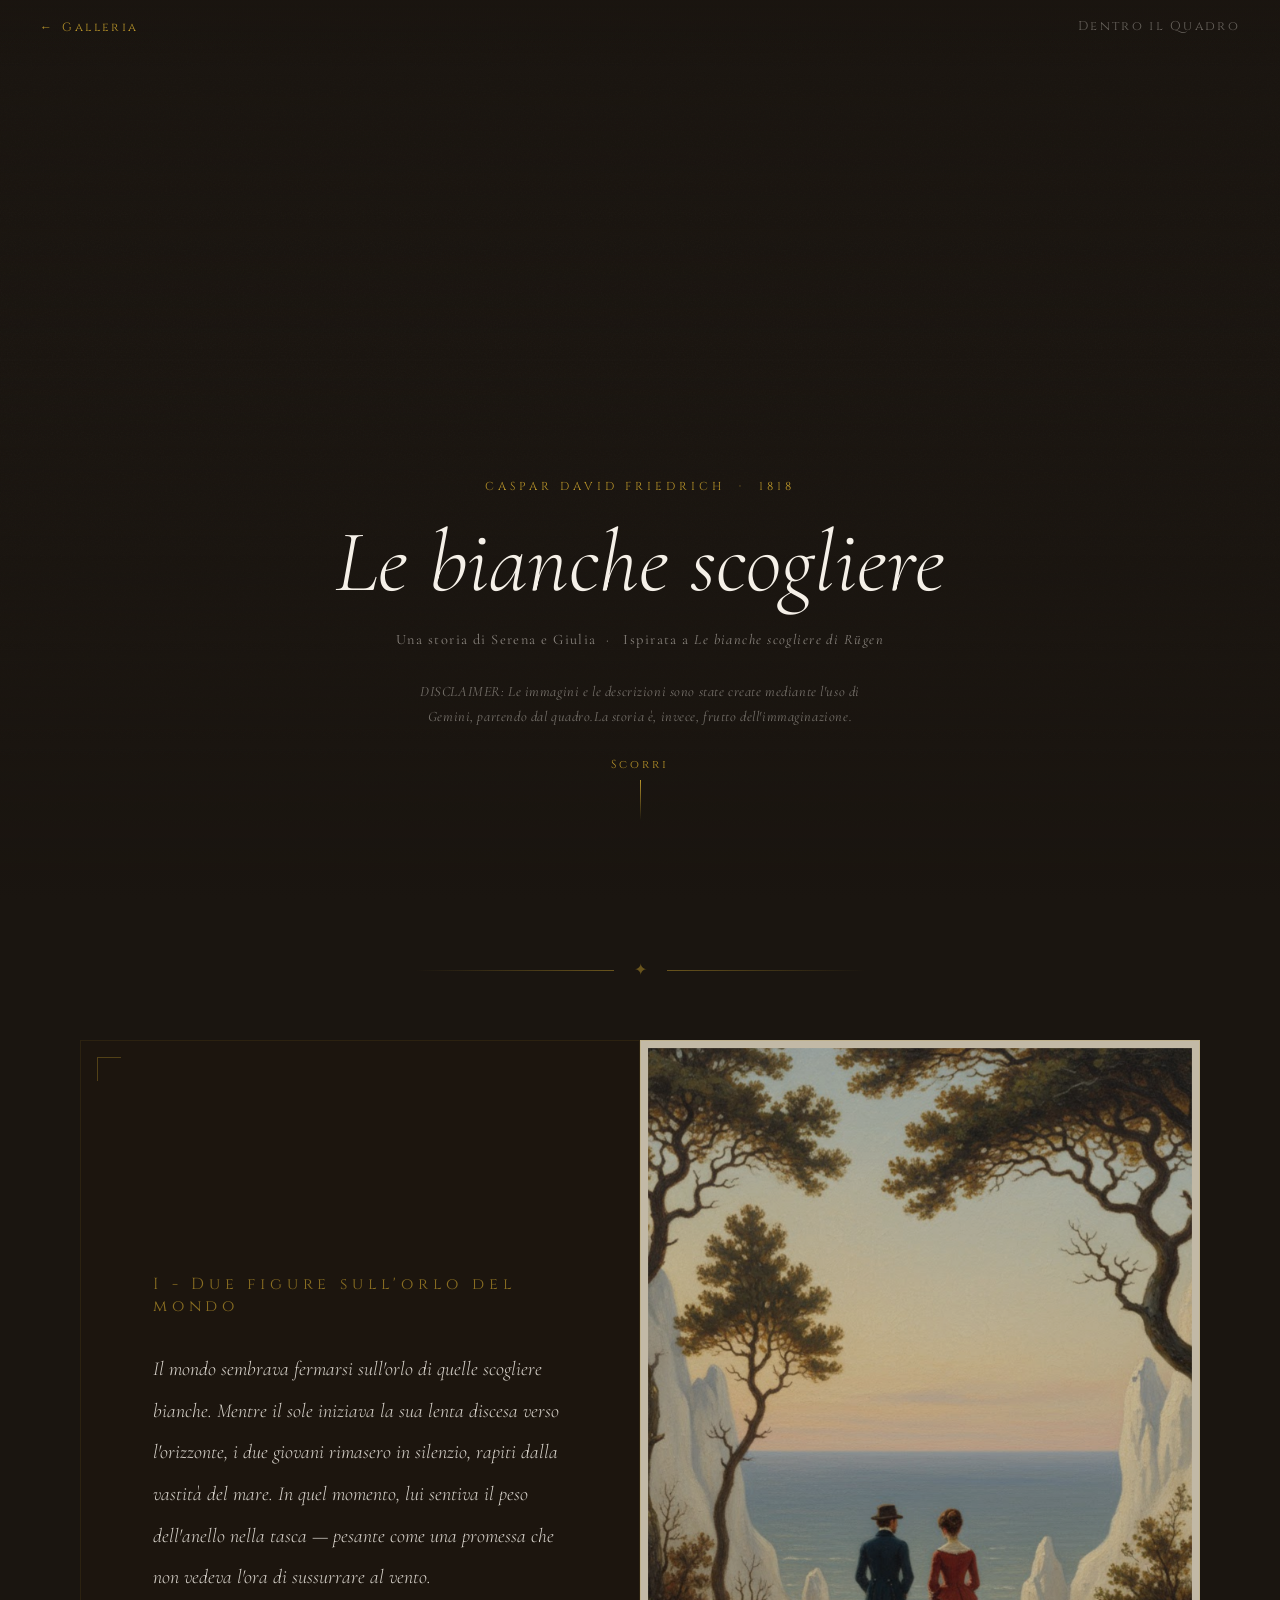
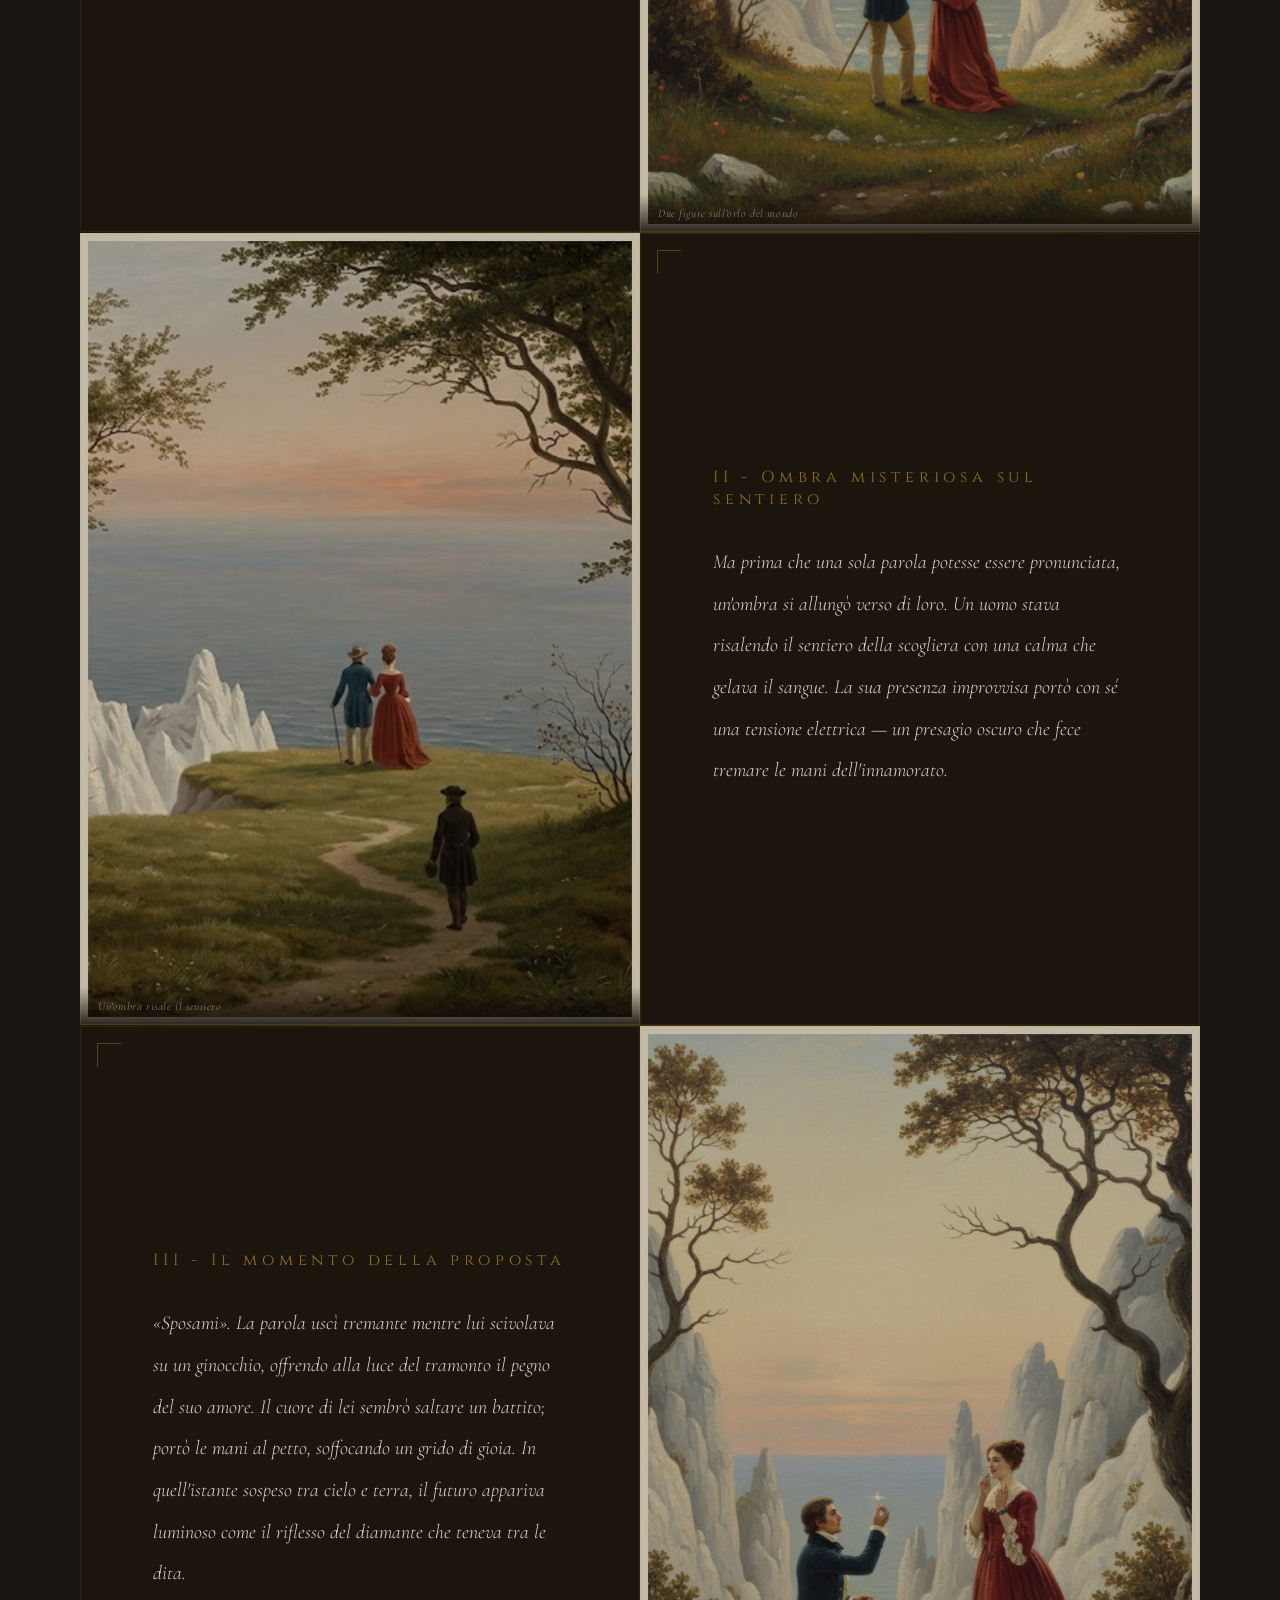
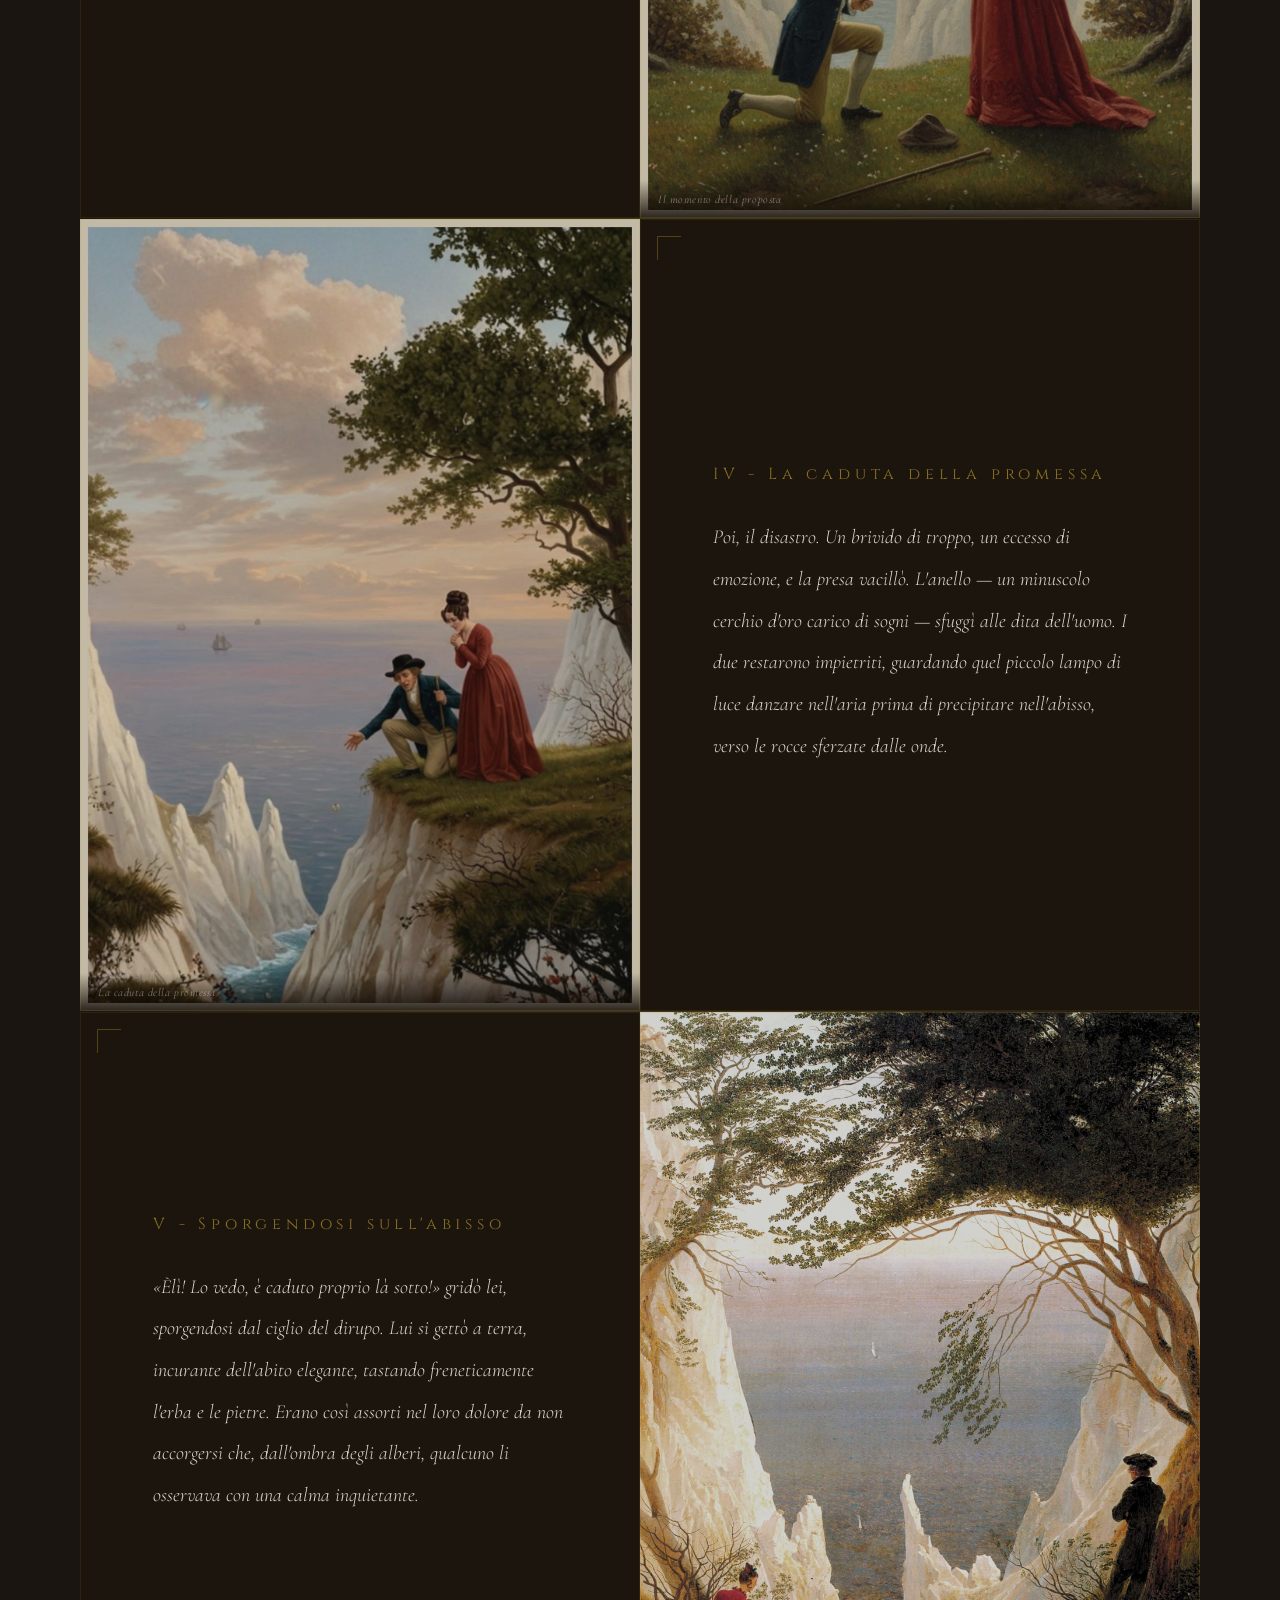
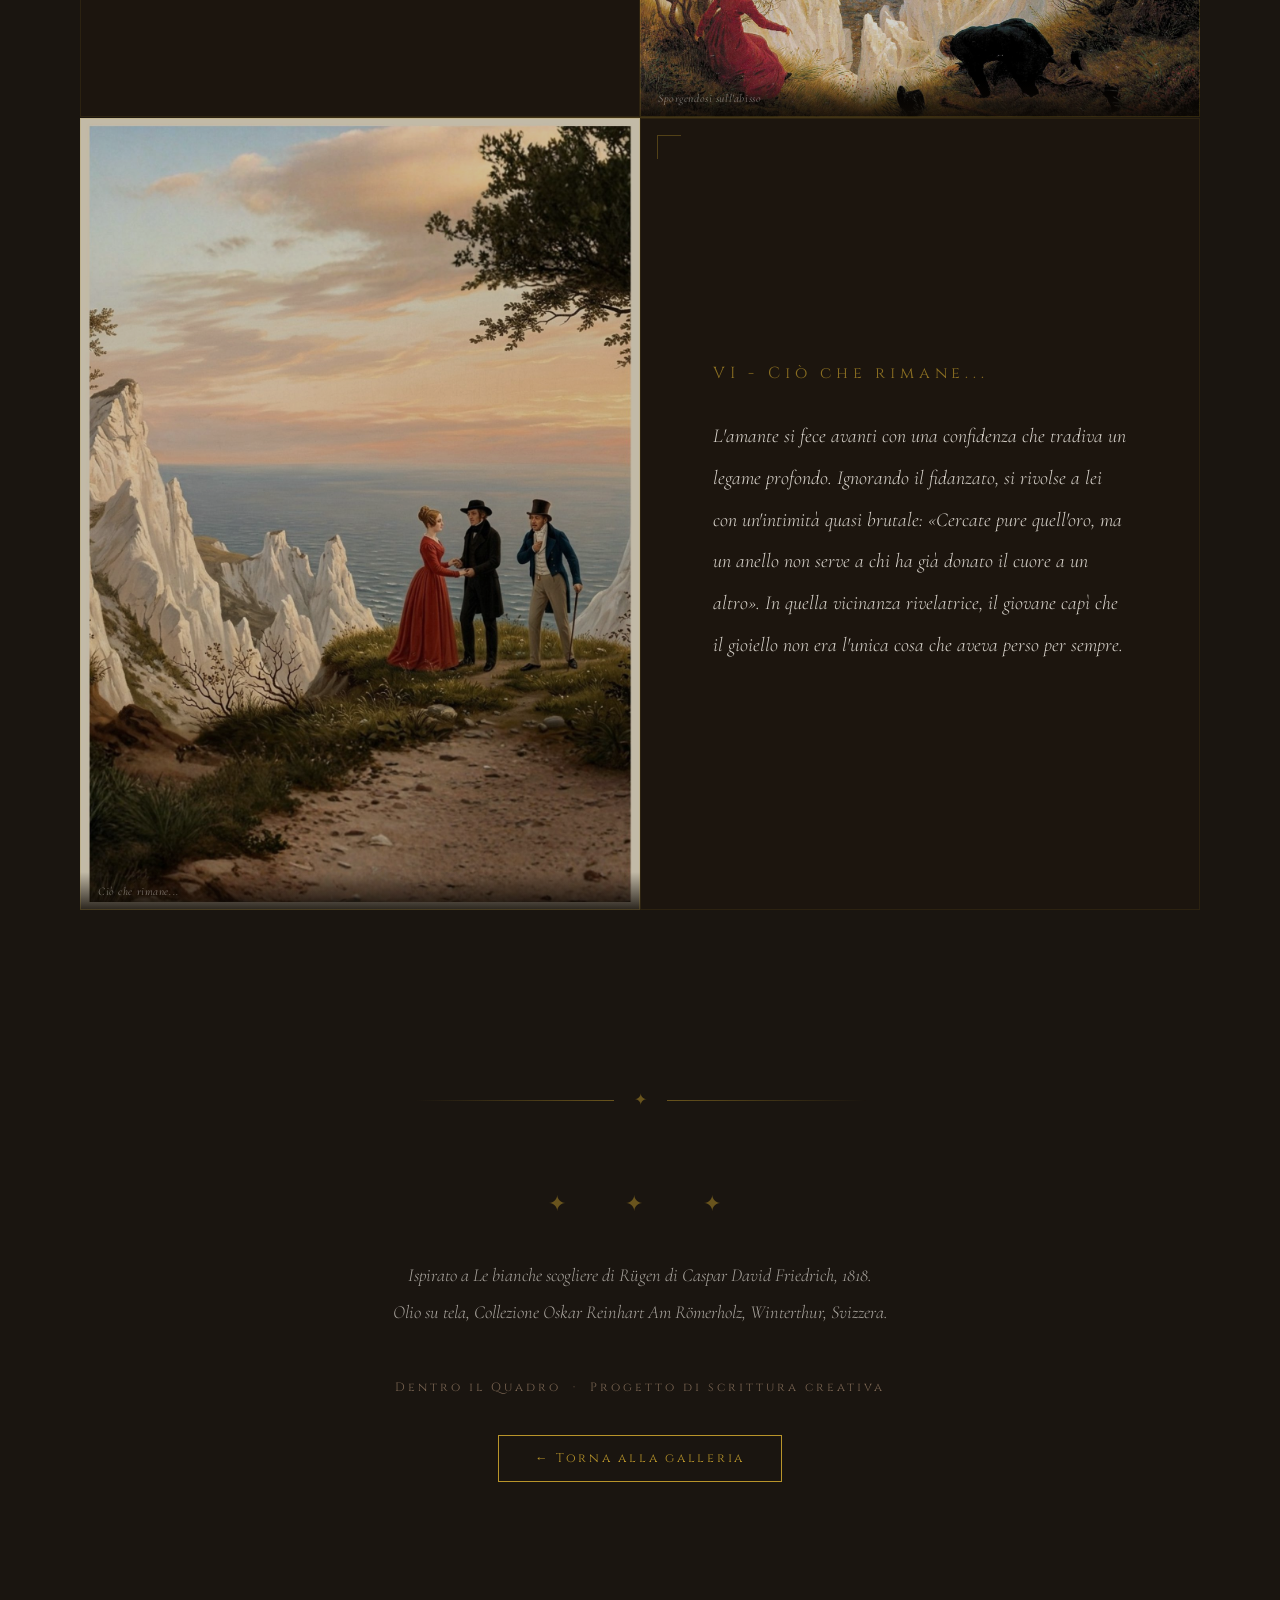
==== commit 174dc228: "Update friedrich.html" ====
--- a/friedrich.html
+++ b/friedrich.html
@@ -70,8 +70,7 @@
         Un uomo stava risalendo il sentiero della scogliera
         con una calma che gelava il sangue.
         La sua presenza improvvisa portò con sé una tensione elettrica —
-        un presagio oscuro che fece tremare le mani dell'innamorato
-        ancora inginocchiato.
+        un presagio oscuro che fece tremare le mani dell'innamorato.
       </p>
     </div>
   </div>
@@ -82,7 +81,7 @@
     <div class="scene-text">
       <div class="scene-number">III - Il momento della proposta</div>
       <p class="scene-prose">
-        "Sposami."
+        «Sposami».
         La parola uscì tremante mentre lui scivolava su un ginocchio,
         offrendo alla luce del tramonto il pegno del suo amore.
         Il cuore di lei sembrò saltare un battito; portò le mani al petto,
@@ -127,7 +126,7 @@
     <div class="scene-text">
       <div class="scene-number">V - Sporgendosi sull'abisso</div>
       <p class="scene-prose">
-        "Èlì! Lo vedo, è caduto proprio là sotto!"
+        «Èlì! Lo vedo, è caduto proprio là sotto!»
         gridò lei, sporgendosi dal ciglio del dirupo.
         Lui si gettò a terra, incurante dell'abito elegante,
         tastando freneticamente l'erba e le pietre.
@@ -156,7 +155,7 @@
       <p class="scene-prose">
         L'amante si fece avanti con una confidenza che tradiva un legame profondo.
         Ignorando il fidanzato, si rivolse a lei con un'intimità quasi brutale:
-        "Cercate pure quell'oro, ma un anello non serve a chi ha già donato il cuore a un altro."
+        «Cercate pure quell'oro, ma un anello non serve a chi ha già donato il cuore a un altro».
         In quella vicinanza rivelatrice,
         il giovane capì che il gioiello
         non era l'unica cosa che aveva perso per sempre.
